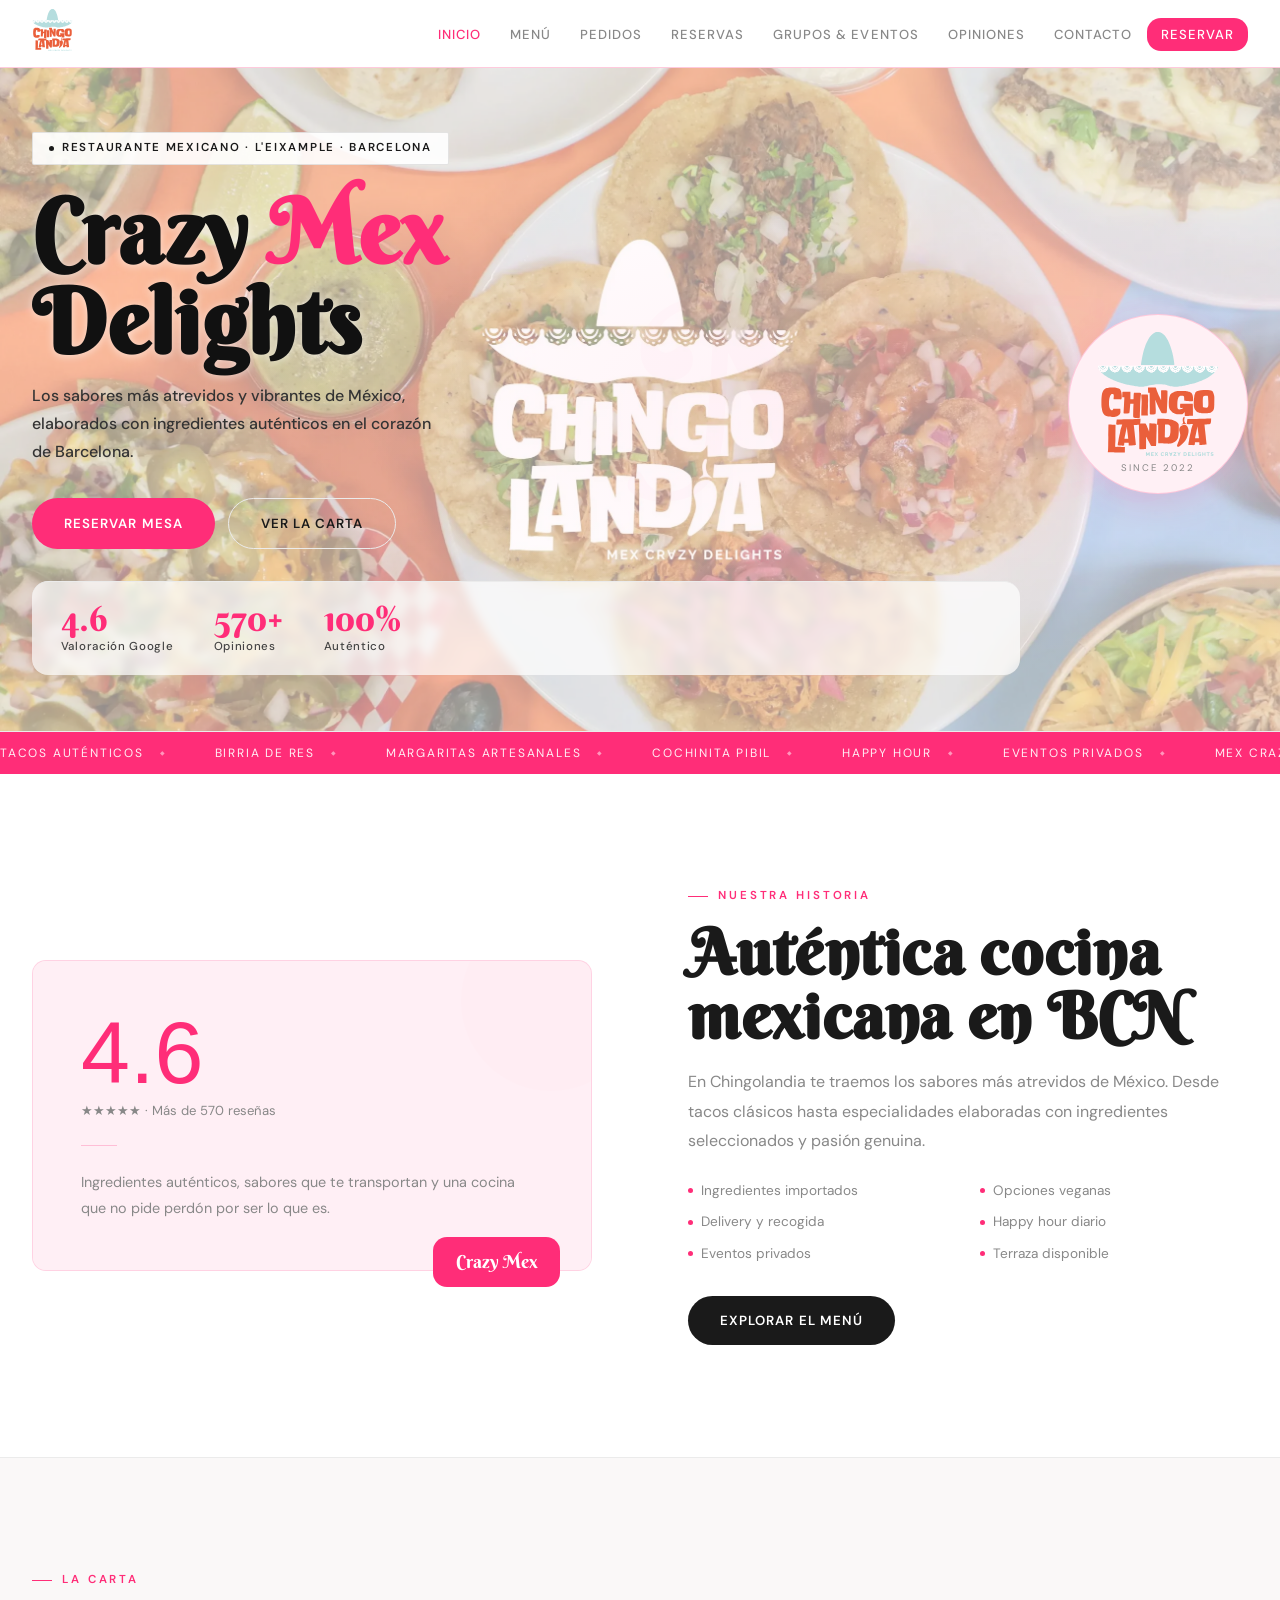
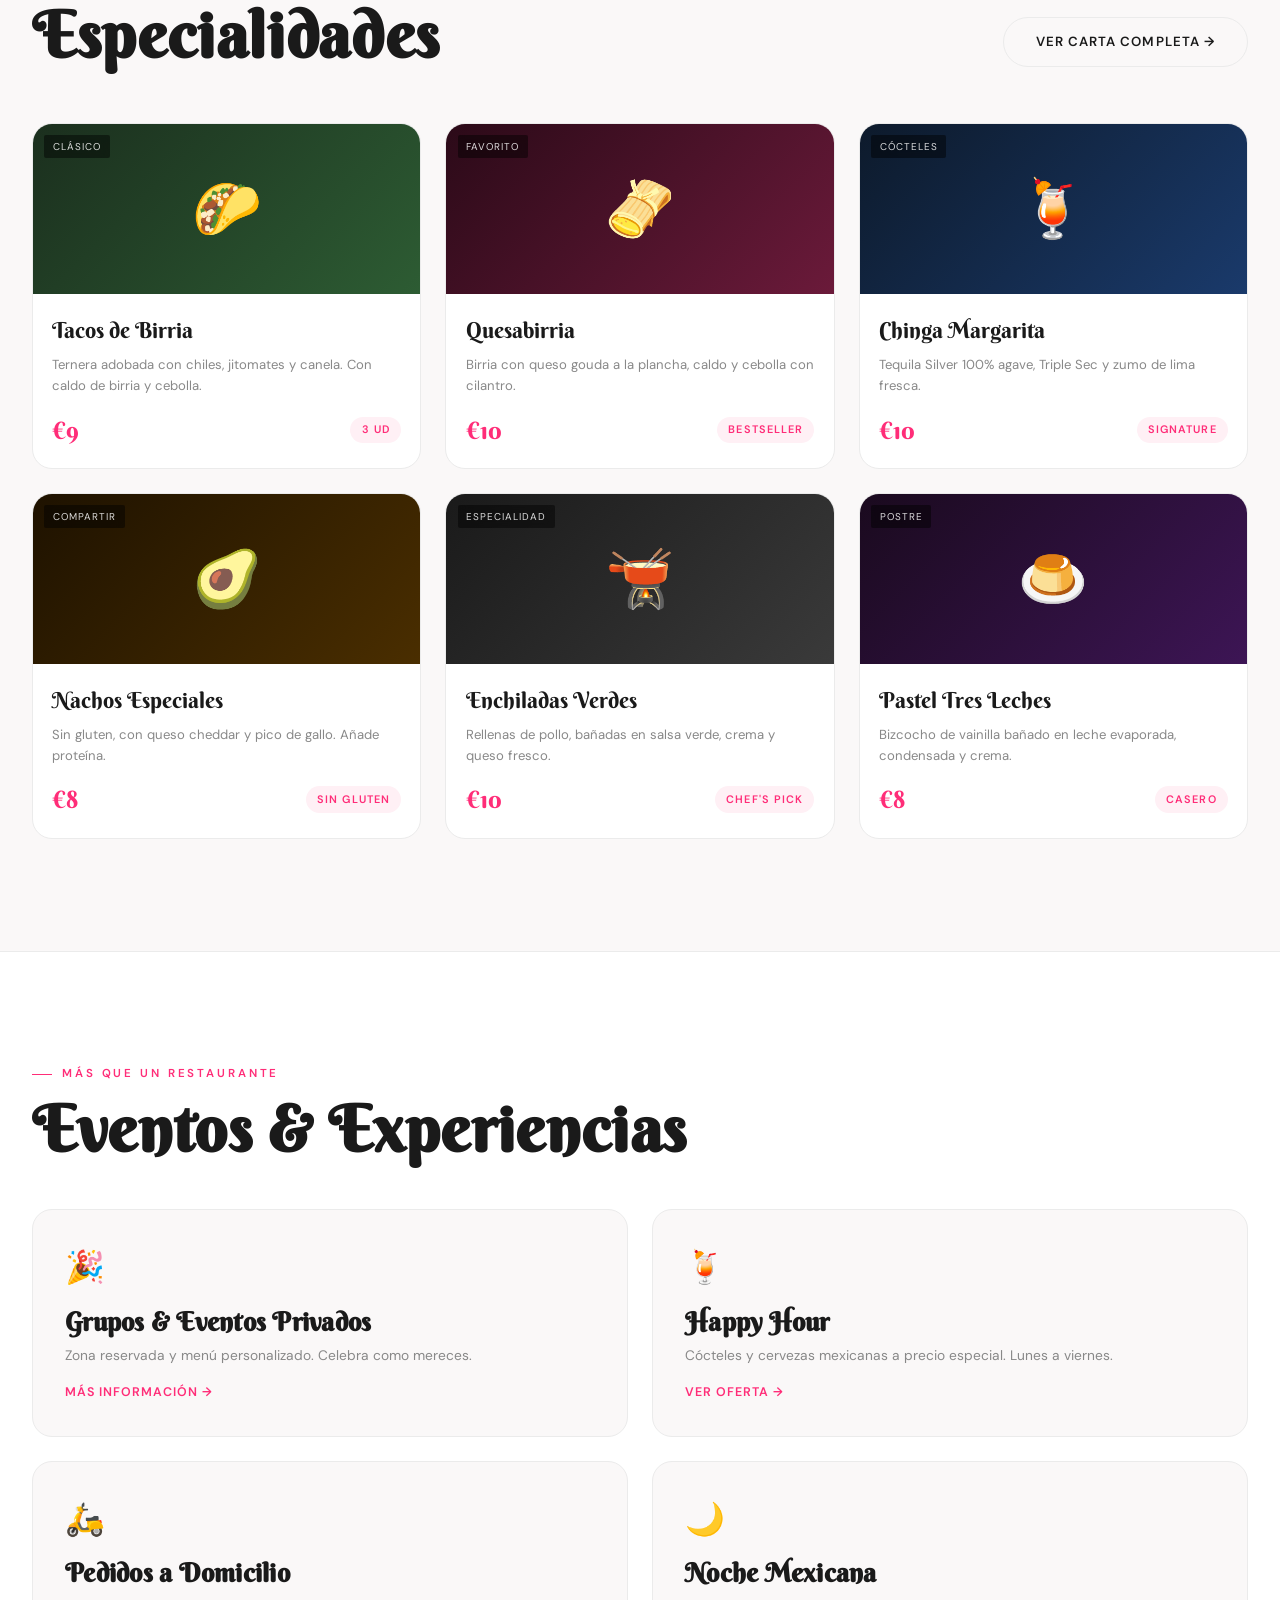
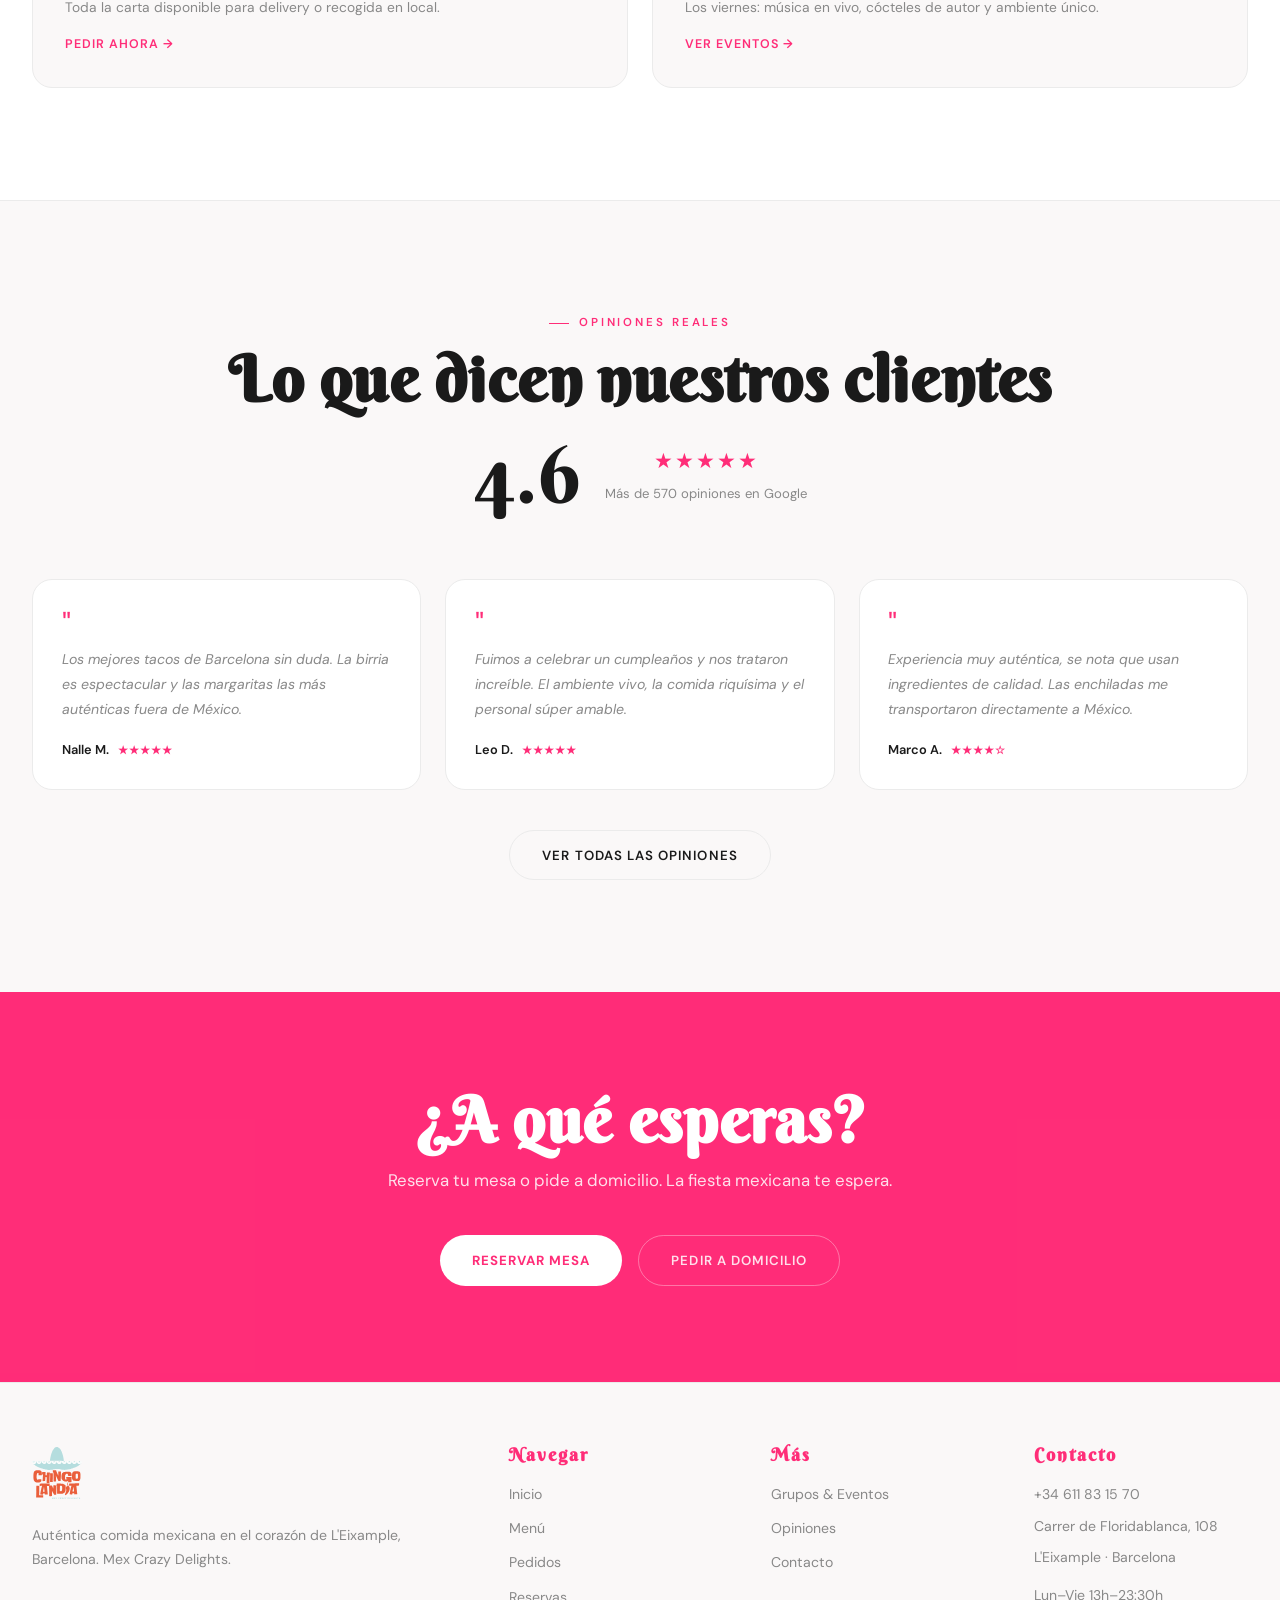
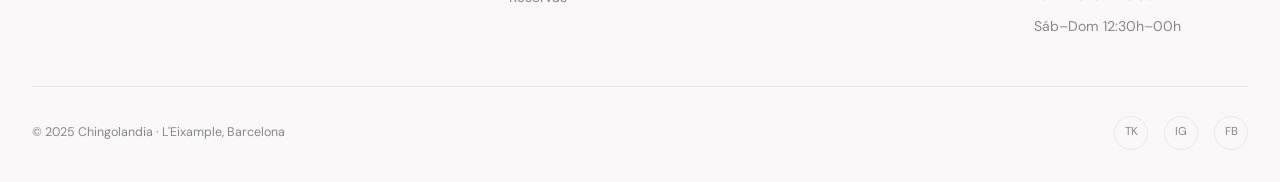
==== index.html @ 3fdd062d "web" ====
<!DOCTYPE html>
<html lang="es">
<head>
<meta charset="UTF-8">
<meta name="viewport" content="width=device-width, initial-scale=1.0">
<title>Chingolandia — Mex Crazy Delights · Barcelona</title>
<link rel="stylesheet" href="css/main.css">
<style>
body { padding-top: 68px; }

/* HERO */
.hero-section {
  /* =====================================================
     📸 FOTO HERO (portada)
     Pon aquí la foto principal del restaurante.
     Ejemplo: background-image: url('assets/portada.webp');
     Recomendación: foto del interior o de los tacos, horizontal, mín. 1600x900px
     ===================================================== */
  background-color: var(--bg2);
  background-image: url('assets/portada.webp');
  background-size: cover;
  background-position: center;
  padding: 4rem 0 3.5rem;
  position: relative; overflow: hidden;
  border-bottom: 1px solid var(--borde);
}
.hero-section::after {
  content: '';
  position: absolute; inset: 0;
  background: rgba(255,255,255,0.55);
  z-index: 0;
}
.hero-section .container {
  position: relative; z-index: 1;
}
.hero-section::before {
  content: '';
  position: absolute; inset: 0;
  background: radial-gradient(ellipse at 75% 50%, rgba(255,45,120,0.07) 0%, transparent 60%);
  z-index: 1;
}
.hero-deco {
  position: absolute; right: -1rem; top: 50%; transform: translateY(-50%);
  font-family: 'Berkshire Swash', cursive;
  font-size: clamp(10rem, 22vw, 20rem);
  color: rgba(255,45,120,0.03); line-height: 1;
  white-space: nowrap; pointer-events: none; user-select: none;
}
.hero-inner {
  position: relative; z-index: 1;
  display: grid; grid-template-columns: 1fr auto; gap: 3rem; align-items: center;
}
.hero-pill {
  display: inline-flex; align-items: center; gap: 8px;
  background: rgba(255,255,255,0.9); border: 1px solid rgba(0,0,0,0.1);
  color: var(--texto); padding: 0.38rem 1rem; border-radius: 2px;
  font-size: 0.72rem; letter-spacing: 0.15em; text-transform: uppercase; font-weight: 600;
  margin-bottom: 1.4rem;
}
.hero-pill::before { content:''; width:5px; height:5px; border-radius:50%; background:var(--texto); }
.hero-title { font-size: clamp(3rem, 7vw, 6rem); color: #111; margin-bottom: 1rem; text-shadow: 0 1px 8px rgba(255,255,255,0.6); }
.hero-title span { color: var(--rosa); text-shadow: none; }
.hero-sub { font-size: 1rem; color: #333; max-width: 420px; margin-bottom: 2rem; line-height: 1.75; font-weight: 500; }
.hero-btns { display: flex; gap: 0.8rem; flex-wrap: wrap; }
.hero-stats { display: flex; gap: 2.5rem; margin-top: 2.5rem; padding-top: 2rem; border-top: 1px solid var(--borde); background: rgba(255,255,255,0.7); border-radius: 16px; padding: 1.2rem 1.8rem; margin-top: 2rem; backdrop-filter: blur(4px); }
.stat-num { font-family: 'Berkshire Swash', cursive; font-size: 2.2rem; color: var(--rosa); line-height: 1; }
.stat-label { font-size: 0.72rem; color: #444; letter-spacing: 0.06em; margin-top: 0.1rem; font-weight: 500; }
.hero-right { flex-shrink: 0; }
.hero-badge {
  width: 180px; height: 180px; border-radius: 50%;
  background: var(--rosa-pale); border: 1px solid rgba(255,45,120,0.2);
  display: flex; flex-direction: column; align-items: center; justify-content: center; gap: 4px;
  box-shadow: 0 8px 32px rgba(255,45,120,0.15);
}
.hero-badge img { width: 120px; }
.hero-badge-sub { font-size: 0.6rem; letter-spacing: 0.2em; text-transform: uppercase; color: var(--gris); }

/* ABOUT */
.about-section { background: var(--bg); }
.about-grid { display: grid; grid-template-columns: 1fr 1fr; gap: 6rem; align-items: center; }
.about-card {
  /* =====================================================
     📸 FOTO SECCIÓN "NOSOTROS" (lateral izquierdo)
     Pon aquí una foto del equipo o del ambiente del restaurante.
     Ejemplo: background-image: url('assets/foto-equipo.jpg');
     Recomendación: foto cuadrada o vertical, mín. 600x600px
     ===================================================== */
  background-color: var(--rosa-pale);
  background-image: url('assets/foto-nosotros.jpg');
  background-size: cover;
  background-position: center;
  border: 1px solid rgba(255,45,120,0.15);
  border-radius: var(--r); padding: 3rem; position: relative; overflow: hidden;
}
.about-card::after {
  content: '';
  position: absolute; inset: 0;
  background: rgba(255,240,245,0.88);
}
.about-card > * {
  position: relative; z-index: 1;
}
.about-card::before { content:''; position:absolute; top:-50px; right:-50px; width:180px; height:180px; border-radius:50%; background:rgba(255,45,120,0.08); }
.about-big { font-family: 'Bebas Neue',sans-serif; font-size: 5.5rem; color: var(--rosa); line-height:1; }
.about-big-label { font-size: 0.82rem; color: var(--gris); margin-top: 0.2rem; }
.about-divider { width: 36px; height: 1px; background: rgba(255,45,120,0.25); margin: 1.5rem 0; }
.about-card-text { font-size: 0.9rem; color: var(--gris); line-height: 1.8; }
.about-sub-badge {
  position: absolute; bottom: -16px; right: 2rem;
  background: var(--rosa); color: #fff;
  font-family: 'Berkshire Swash', cursive; font-size: 1.1rem;
  padding: 0.7rem 1.4rem; border-radius: var(--r);
}
.about-text h2 { margin-bottom: 1.2rem; color: var(--texto); }
.about-desc { color: var(--gris); line-height: 1.85; margin-bottom: 1.5rem; }
.feats { display: grid; grid-template-columns: 1fr 1fr; gap: 0.6rem 1.5rem; margin-bottom: 2rem; }
.feat { font-size: 0.85rem; color: var(--gris); display: flex; align-items: center; gap: 8px; }
.feat::before { content:''; width:5px; height:5px; border-radius:50%; background:var(--rosa); flex-shrink:0; }

/* MENU PREVIEW */
.menu-section { background: var(--bg2); }
.sec-header { display: flex; justify-content:space-between; align-items:flex-end; margin-bottom:3.5rem; flex-wrap:wrap; gap:1rem; }
.menu-grid { display: grid; grid-template-columns: repeat(3,1fr); gap: 1.5rem; }
.mc { background: var(--bg); border: 1px solid var(--borde); border-radius: 20px; overflow: hidden; transition: all 0.22s; }
.mc:hover { transform: translateY(-4px); border-color: rgba(255,45,120,0.3); box-shadow: 0 8px 30px rgba(255,45,120,0.08); }
.mc-top { height: 170px; display: flex; align-items:center; justify-content:center; font-size:3.5rem; position:relative; }
.t1{background:linear-gradient(135deg,#1B2F1E,#2D5C33)}
.t2{background:linear-gradient(135deg,#2B0A18,#6B1A3A)}
.t3{background:linear-gradient(135deg,#0D1A2B,#1A3A6B)}
.t4{background:linear-gradient(135deg,#1E1200,#4A2E00)}
.t5{background:linear-gradient(135deg,#1A1A1A,#3A3A3A)}
.t6{background:linear-gradient(135deg,#1A0A1E,#3D1555)}
.mc-tag { position:absolute; top:.7rem; left:.7rem; background:rgba(0,0,0,.45); color:rgba(255,255,255,.85); font-size:.62rem; letter-spacing:.1em; text-transform:uppercase; padding:.22rem .55rem; border-radius:2px; backdrop-filter:blur(4px); }
.mc-body { padding: 1.2rem; }
.mc-name { font-family:'Berkshire Swash',cursive; font-size:1.4rem; margin-bottom:.3rem; color:var(--texto); }
.mc-desc { font-size:.82rem; color:var(--gris); line-height:1.6; margin-bottom:.9rem; }
.mc-foot { display:flex; justify-content:space-between; align-items:center; }
.mc-price { font-family:'Berkshire Swash',cursive; font-size:1.5rem; color:var(--rosa); }

/* EVENTS */
.events-section { background: var(--bg); }
.events-grid { display:grid; grid-template-columns:repeat(2,1fr); gap:1.5rem; margin-top:3rem; }
.ev { background:var(--bg2); border:1px solid var(--borde); border-radius:20px; padding:2rem; transition:all 0.22s; }
.ev:hover { border-color:rgba(255,45,120,0.25); transform:translateY(-3px); box-shadow:0 6px 20px rgba(255,45,120,0.06); }
.ev-icon { font-size:2rem; margin-bottom:1rem; }
.ev-title { font-family:'Berkshire Swash',cursive; font-size:1.6rem; margin-bottom:.5rem; color:var(--texto); }
.ev-desc { font-size:.86rem; color:var(--gris); line-height:1.75; }
.ev-link { display:inline-flex; align-items:center; gap:5px; margin-top:1rem; color:var(--rosa); font-size:.78rem; font-weight:600; letter-spacing:.08em; text-transform:uppercase; text-decoration:none; transition:gap .15s; }
.ev-link:hover { gap:9px; }

/* REVIEWS */
.reviews-section { background: var(--bg2); }
.reviews-top { text-align:center; margin-bottom:4rem; }
.big-rat { display:flex; align-items:center; justify-content:center; gap:1.5rem; margin-top:1.5rem; flex-wrap:wrap; }
.big-rat-num { font-family:'Berkshire Swash',cursive; font-size:5rem; color:var(--texto); line-height:1; }
.stars { color:var(--rosa); letter-spacing:2px; }
.reviews-grid { display:grid; grid-template-columns:repeat(3,1fr); gap:1.5rem; }
.rev { background:var(--bg); border:1px solid var(--borde); border-radius:20px; padding:1.8rem; }
.rev-quote { font-size:2rem; color:var(--rosa); line-height:1; margin-bottom:.4rem; }
.rev-text { font-size:.88rem; color:var(--gris); line-height:1.78; font-style:italic; margin-bottom:1.1rem; }
.rev-author { font-size:.8rem; font-weight:600; color:var(--texto); }

/* CTA */
.cta-section {
  /* =====================================================
     📸 FOTO SECCIÓN FINAL (banner de llamada a la acción)
     Pon aquí una foto de la terraza, del ambiente nocturno o de los platos.
     Ejemplo: background-image: url('assets/foto-cta.jpg');
     Recomendación: foto horizontal oscura o vibrante, mín. 1600x700px
     ===================================================== */
  background-color: var(--rosa);
  background-image: url('assets/foto-cta.jpg');
  background-size: cover;
  background-position: center;
  padding:6rem 0; text-align:center; position:relative; overflow:hidden;
}
.cta-section::before {
  content: '';
  position: absolute; inset: 0;
  background: rgba(255,45,120,0.82);
  z-index: 0;
}
.cta-section .container { position:relative; z-index:1; }

.cta-section .container { position:relative; z-index:1; }
.cta-section h2 { color:#fff; margin-bottom:.8rem; }
.cta-section p { color:rgba(255,255,255,.85); font-size:1.05rem; margin-bottom:2.5rem; }
.cta-btns { display:flex; gap:1rem; justify-content:center; flex-wrap:wrap; }

@media (max-width:1000px) {
  .hero-inner { grid-template-columns:1fr; }
  .hero-right { display:none; }
  .about-grid { grid-template-columns:1fr; gap:4rem; }
  .menu-grid { grid-template-columns:1fr 1fr; }
  .reviews-grid { grid-template-columns:1fr; }
}
@media (max-width:600px) {
  .menu-grid { grid-template-columns:1fr; }
  .events-grid { grid-template-columns:1fr; }
}
</style>
</head>
<body>

<section class="hero-section">
  <div class="hero-deco">MEX</div>
  <div class="container">
    <div class="hero-inner">
      <div>
        <div class="hero-pill">Restaurante Mexicano · L'Eixample · Barcelona</div>
        <h1 class="hero-title">Crazy <span>Mex</span><br>Delights</h1>
        <p class="hero-sub">Los sabores más atrevidos y vibrantes de México, elaborados con ingredientes auténticos en el corazón de Barcelona.</p>
        <div class="hero-btns">
          <a href="reservas.html" class="btn btn-primary">Reservar mesa</a>
          <a href="menu.html" class="btn btn-outline">Ver la carta</a>
        </div>
        <div class="hero-stats">
          <div><div class="stat-num">4.6</div><div class="stat-label">Valoración Google</div></div>
          <div><div class="stat-num">570+</div><div class="stat-label">Opiniones</div></div>
          <div><div class="stat-num">100%</div><div class="stat-label">Auténtico</div></div>
        </div>
      </div>
      <div class="hero-right">
        <div class="hero-badge">
          <img src="assets/logo.svg" alt="Chingolandia">
          <div class="hero-badge-sub">Since 2022</div>
        </div>
      </div>
    </div>
  </div>
</section>

<section class="about-section">
  <div class="container">
    <div class="about-grid">
      <div class="fade-up" style="position:relative">
        <div class="about-card">
          <div class="about-big">4.6</div>
          <div class="about-big-label">★★★★★ · Más de 570 reseñas</div>
          <div class="about-divider"></div>
          <p class="about-card-text">Ingredientes auténticos, sabores que te transportan y una cocina que no pide perdón por ser lo que es.</p>
        </div>
        <div class="about-sub-badge">Crazy Mex</div>
      </div>
      <div class="fade-up" data-delay="2">
        <p class="section-label">Nuestra historia</p>
        <h2 class="about-text">Auténtica cocina<br>mexicana en BCN</h2>
        <p class="about-desc" style="margin-top:1.2rem">En Chingolandia te traemos los sabores más atrevidos de México. Desde tacos clásicos hasta especialidades elaboradas con ingredientes seleccionados y pasión genuina.</p>
        <div class="feats">
          <div class="feat">Ingredientes importados</div>
          <div class="feat">Opciones veganas</div>
          <div class="feat">Delivery y recogida</div>
          <div class="feat">Happy hour diario</div>
          <div class="feat">Eventos privados</div>
          <div class="feat">Terraza disponible</div>
        </div>
        <a href="menu.html" class="btn btn-dark">Explorar el menú</a>
      </div>
    </div>
  </div>
</section>

<div class="divider"></div>

<section class="menu-section">
  <div class="container">
    <div class="sec-header fade-up">
      <div><p class="section-label">La carta</p><h2>Especialidades</h2></div>
      <a href="menu.html" class="btn btn-outline">Ver carta completa →</a>
    </div>
    <div class="menu-grid">
      <div class="mc fade-up" data-delay="1"><div class="mc-top t1"><span>🌮</span><span class="mc-tag">Clásico</span></div><div class="mc-body"><div class="mc-name">Tacos de Birria</div><p class="mc-desc">Ternera adobada con chiles, jitomates y canela. Con caldo de birria y cebolla.</p><div class="mc-foot"><span class="mc-price">€9</span><span class="tag">3 ud</span></div></div></div>
      <div class="mc fade-up" data-delay="2"><div class="mc-top t2"><span>🫔</span><span class="mc-tag">Favorito</span></div><div class="mc-body"><div class="mc-name">Quesabirria</div><p class="mc-desc">Birria con queso gouda a la plancha, caldo y cebolla con cilantro.</p><div class="mc-foot"><span class="mc-price">€10</span><span class="tag">Bestseller</span></div></div></div>
      <div class="mc fade-up" data-delay="3"><div class="mc-top t3"><span>🍹</span><span class="mc-tag">Cócteles</span></div><div class="mc-body"><div class="mc-name">Chinga Margarita</div><p class="mc-desc">Tequila Silver 100% agave, Triple Sec y zumo de lima fresca.</p><div class="mc-foot"><span class="mc-price">€10</span><span class="tag">Signature</span></div></div></div>
      <div class="mc fade-up" data-delay="1"><div class="mc-top t4"><span>🥑</span><span class="mc-tag">Compartir</span></div><div class="mc-body"><div class="mc-name">Nachos Especiales</div><p class="mc-desc">Sin gluten, con queso cheddar y pico de gallo. Añade proteína.</p><div class="mc-foot"><span class="mc-price">€8</span><span class="tag">Sin gluten</span></div></div></div>
      <div class="mc fade-up" data-delay="2"><div class="mc-top t5"><span>🫕</span><span class="mc-tag">Especialidad</span></div><div class="mc-body"><div class="mc-name">Enchiladas Verdes</div><p class="mc-desc">Rellenas de pollo, bañadas en salsa verde, crema y queso fresco.</p><div class="mc-foot"><span class="mc-price">€10</span><span class="tag">Chef's pick</span></div></div></div>
      <div class="mc fade-up" data-delay="3"><div class="mc-top t6"><span>🍮</span><span class="mc-tag">Postre</span></div><div class="mc-body"><div class="mc-name">Pastel Tres Leches</div><p class="mc-desc">Bizcocho de vainilla bañado en leche evaporada, condensada y crema.</p><div class="mc-foot"><span class="mc-price">€8</span><span class="tag">Casero</span></div></div></div>
    </div>
  </div>
</section>

<div class="divider"></div>

<section class="events-section">
  <div class="container">
    <div class="fade-up"><p class="section-label">Más que un restaurante</p><h2>Eventos & Experiencias</h2></div>
    <div class="events-grid">
      <div class="ev fade-up" data-delay="1"><div class="ev-icon">🎉</div><h3 class="ev-title">Grupos & Eventos Privados</h3><p class="ev-desc">Zona reservada y menú personalizado. Celebra como mereces.</p><a href="eventos.html" class="ev-link">Más información →</a></div>
      <div class="ev fade-up" data-delay="2"><div class="ev-icon">🍹</div><h3 class="ev-title">Happy Hour</h3><p class="ev-desc">Cócteles y cervezas mexicanas a precio especial. Lunes a viernes.</p><a href="menu.html#bebidas" class="ev-link">Ver oferta →</a></div>
      <div class="ev fade-up" data-delay="3"><div class="ev-icon">🛵</div><h3 class="ev-title">Pedidos a Domicilio</h3><p class="ev-desc">Toda la carta disponible para delivery o recogida en local.</p><a href="pedidos.html" class="ev-link">Pedir ahora →</a></div>
      <div class="ev fade-up" data-delay="4"><div class="ev-icon">🌙</div><h3 class="ev-title">Noche Mexicana</h3><p class="ev-desc">Los viernes: música en vivo, cócteles de autor y ambiente único.</p><a href="eventos.html" class="ev-link">Ver eventos →</a></div>
    </div>
  </div>
</section>

<div class="divider"></div>

<section class="reviews-section">
  <div class="container">
    <div class="reviews-top fade-up">
      <p class="section-label" style="justify-content:center">Opiniones reales</p>
      <h2>Lo que dicen nuestros clientes</h2>
      <div class="big-rat">
        <div class="big-rat-num">4.6</div>
        <div><div class="stars" style="font-size:1.3rem">★★★★★</div><p style="font-size:.82rem;color:var(--gris);margin-top:.3rem">Más de 570 opiniones en Google</p></div>
      </div>
    </div>
    <div class="reviews-grid">
      <div class="rev fade-up" data-delay="1"><div class="rev-quote">"</div><p class="rev-text">Los mejores tacos de Barcelona sin duda. La birria es espectacular y las margaritas las más auténticas fuera de México.</p><div class="rev-author">Nalle M. <span class="stars" style="font-size:.7rem;letter-spacing:1px;margin-left:6px">★★★★★</span></div></div>
      <div class="rev fade-up" data-delay="2"><div class="rev-quote">"</div><p class="rev-text">Fuimos a celebrar un cumpleaños y nos trataron increíble. El ambiente vivo, la comida riquísima y el personal súper amable.</p><div class="rev-author">Leo D. <span class="stars" style="font-size:.7rem;letter-spacing:1px;margin-left:6px">★★★★★</span></div></div>
      <div class="rev fade-up" data-delay="3"><div class="rev-quote">"</div><p class="rev-text">Experiencia muy auténtica, se nota que usan ingredientes de calidad. Las enchiladas me transportaron directamente a México.</p><div class="rev-author">Marco A. <span class="stars" style="font-size:.7rem;letter-spacing:1px;margin-left:6px">★★★★☆</span></div></div>
    </div>
    <div style="text-align:center;margin-top:2.5rem" class="fade-up">
      <a href="opiniones.html" class="btn btn-outline">Ver todas las opiniones</a>
    </div>
  </div>
</section>

<section class="cta-section">
  <div class="container">
    <h2>¿A qué esperas?</h2>
    <p>Reserva tu mesa o pide a domicilio. La fiesta mexicana te espera.</p>
    <div class="cta-btns">
      <a href="reservas.html" class="btn btn-white">Reservar mesa</a>
      <a href="pedidos.html" class="btn btn-ghost">Pedir a domicilio</a>
    </div>
  </div>
</section>

<script src="js/layout.js"></script>
</body>
</html>
---- css/main.css ----
@import url('https://fonts.googleapis.com/css2?family=Berkshire+Swash&family=DM+Sans:wght@300;400;500;600&display=swap');

:root {
  --rosa:      #FF2D78;
  --rosa2:     #FF5C99;
  --rosa-pale: #FFF0F5;
  --bg:        #FFFFFF;
  --bg2:       #FAF8F8;
  --bg3:       #F3F0F0;
  --texto:     #1A1A1A;
  --gris:      #888888;
  --borde:     #EBEBEB;
  --r: 14px;
}

*, *::before, *::after { box-sizing: border-box; margin: 0; padding: 0; }
html { scroll-behavior: smooth; }
body { font-family: 'DM Sans', sans-serif; background: var(--bg); color: var(--texto); overflow-x: hidden; line-height: 1.6; }

h1, h2, h3, h4 { font-family: 'Berkshire Swash', cursive; letter-spacing: 0.01em; line-height: 1; }
h1 { font-size: clamp(3.5rem, 8vw, 7rem); }
h2 { font-size: clamp(2.5rem, 5vw, 4rem); }
h3 { font-size: clamp(1.6rem, 3vw, 2.2rem); }
p  { font-size: 1rem; line-height: 1.8; }
.lead { font-size: 1.1rem; color: var(--gris); max-width: 560px; }

/* NAV */
nav { position: fixed; top: 0; left: 0; right: 0; z-index: 1000; height: 68px; background: rgba(255,255,255,0.95); backdrop-filter: blur(16px); border-bottom: 1px solid var(--borde); }
.nav-inner { max-width: 1280px; margin: 0 auto; padding: 0 2rem; height: 100%; display: flex; align-items: center; justify-content: space-between; }
.nav-logo img { height: 42px; width: auto; }
.nav-links { display: flex; gap: 0.1rem; list-style: none; align-items: center; }
.nav-links a { color: var(--gris); text-decoration: none; font-size: 0.82rem; letter-spacing: 0.08em; text-transform: uppercase; font-weight: 500; padding: 0.5rem 0.85rem; border-radius: 50px; transition: all 0.18s; }
.nav-links a:hover, .nav-links a.active { color: var(--rosa); }
.nav-cta { background: var(--rosa) !important; color: #fff !important; border-radius: var(--r) !important; }
.nav-cta:hover { background: var(--rosa2) !important; color: #fff !important; }
.nav-hamburger { display: none; flex-direction: column; gap: 5px; background: none; border: none; cursor: pointer; padding: 4px; }
.nav-hamburger span { display: block; width: 22px; height: 1.5px; background: var(--texto); transition: all 0.3s; }

/* BUTTONS */
.btn { display: inline-flex; align-items: center; gap: 8px; padding: 0.85rem 2rem; border-radius: 50px; font-size: 0.83rem; font-weight: 600; letter-spacing: 0.08em; text-transform: uppercase; text-decoration: none; transition: all 0.18s; cursor: pointer; border: none; font-family: 'DM Sans', sans-serif; }
.btn-primary { background: var(--rosa); color: #fff; }
.btn-primary:hover { background: var(--rosa2); transform: translateY(-1px); box-shadow: 0 8px 24px rgba(255,45,120,0.3); }
.btn-outline { background: transparent; color: var(--texto); border: 1.5px solid var(--borde); }
.btn-outline:hover { border-color: var(--rosa); color: var(--rosa); }
.btn-dark { background: var(--texto); color: #fff; }
.btn-dark:hover { background: #333; }
.btn-white { background: #fff; color: var(--rosa) !important; font-weight: 700 !important; }
.btn-white:hover { background: #f5f5f5; }
.btn-ghost { background: transparent; color: rgba(255,255,255,0.85) !important; border: 1.5px solid rgba(255,255,255,0.35); }
.btn-ghost:hover { border-color: rgba(255,255,255,0.7); color: #fff !important; }

/* LAYOUT */
.container { max-width: 1280px; margin: 0 auto; padding: 0 2rem; }
section { padding: 7rem 0; }
.section-label { font-size: 0.72rem; letter-spacing: 0.25em; text-transform: uppercase; color: var(--rosa); font-weight: 600; margin-bottom: 0.8rem; display: flex; align-items: center; gap: 10px; }
.section-label::before { content: ''; width: 20px; height: 1px; background: var(--rosa); }
.divider { height: 1px; background: var(--borde); }

/* TICKER */
.ticker { background: var(--rosa); padding: 0.72rem 0; overflow: hidden; }
.ticker-inner { display: flex; gap: 3rem; white-space: nowrap; animation: ticker 28s linear infinite; }
.ticker-item { font-size: 0.75rem; color: rgba(255,255,255,0.92); letter-spacing: 0.15em; text-transform: uppercase; display: flex; align-items: center; gap: 1rem; }
.ticker-item::after { content: '◆'; font-size: 0.4rem; color: rgba(255,255,255,0.5); }
@keyframes ticker { from { transform: translateX(0) } to { transform: translateX(-50%) } }

/* TAG */
.tag { display: inline-block; padding: 0.28rem 0.7rem; background: var(--rosa-pale); color: var(--rosa); border-radius: 50px; font-size: 0.68rem; letter-spacing: 0.1em; text-transform: uppercase; font-weight: 600; }
.tag-gris { background: var(--bg3); color: var(--gris); border-radius: 50px; }

/* FOOTER */
footer { background: var(--bg2); border-top: 1px solid var(--borde); padding: 4rem 0 2rem; }
.footer-grid { display: grid; grid-template-columns: 2fr 1fr 1fr 1fr; gap: 3rem; margin-bottom: 3rem; }
.footer-logo img { height: 52px; margin-bottom: 1rem; }
.footer-tagline { font-size: 0.88rem; color: var(--gris); line-height: 1.75; }
.footer-col h4 { font-family: 'Berkshire Swash', cursive; font-size: 1.1rem; letter-spacing: 0.12em; color: var(--rosa); margin-bottom: 1rem; }
.footer-col ul { list-style: none; display: flex; flex-direction: column; gap: 0.55rem; }
.footer-col a { color: var(--gris); text-decoration: none; font-size: 0.88rem; transition: color 0.15s; }
.footer-col a:hover { color: var(--rosa); }
.footer-bottom { border-top: 1px solid var(--borde); padding-top: 1.8rem; display: flex; justify-content: space-between; align-items: center; flex-wrap: wrap; gap: 1rem; }
.footer-bottom p { font-size: 0.78rem; color: var(--gris); }
.footer-socials { display: flex; gap: 1rem; }
.footer-socials a { width: 34px; height: 34px; border-radius: 50%; border: 1px solid var(--borde); display: flex; align-items: center; justify-content: center; color: var(--gris); text-decoration: none; font-size: 0.72rem; transition: all 0.18s; }
.footer-socials a:hover { border-color: var(--rosa); color: var(--rosa); }

/* FORMS */
.form-group { margin-bottom: 1.1rem; }
.form-group label { display: block; font-size: 0.72rem; letter-spacing: 0.14em; text-transform: uppercase; color: var(--gris); margin-bottom: 0.45rem; font-weight: 500; }
.form-group input, .form-group textarea, .form-group select { width: 100%; padding: 0.8rem 1rem; background: var(--bg); border: 1px solid var(--borde); border-radius: var(--r); color: var(--texto); font-family: 'DM Sans', sans-serif; font-size: 0.95rem; transition: border-color 0.18s; outline: none; appearance: none; }
.form-group input:focus, .form-group textarea:focus, .form-group select:focus { border-color: var(--rosa); }
.form-group textarea { resize: vertical; min-height: 110px; }
.form-row { display: grid; grid-template-columns: 1fr 1fr; gap: 1rem; }

/* SCROLL ANIM */
.fade-up { opacity: 0; transform: translateY(22px); transition: opacity 0.65s ease, transform 0.65s ease; }
.fade-up.visible { opacity: 1; transform: translateY(0); }
[data-delay="1"] { transition-delay: 0.1s; }
[data-delay="2"] { transition-delay: 0.2s; }
[data-delay="3"] { transition-delay: 0.3s; }
[data-delay="4"] { transition-delay: 0.4s; }
[data-delay="5"] { transition-delay: 0.5s; }

/* RESPONSIVE */
@media (max-width: 900px) {
  .nav-links { display: none; }
  .nav-links.open { display: flex; flex-direction: column; position: fixed; top: 68px; left: 0; right: 0; background: #fff; padding: 1.5rem 2rem 2rem; border-bottom: 1px solid var(--borde); gap: 0.2rem; box-shadow: 0 8px 24px rgba(0,0,0,0.06); }
  .nav-hamburger { display: flex; }
  .footer-grid { grid-template-columns: 1fr 1fr; }
  section { padding: 4.5rem 0; }
}
@media (max-width: 600px) {
  .footer-grid { grid-template-columns: 1fr; }
  .container { padding: 0 1.5rem; }
  .form-row { grid-template-columns: 1fr; }
}
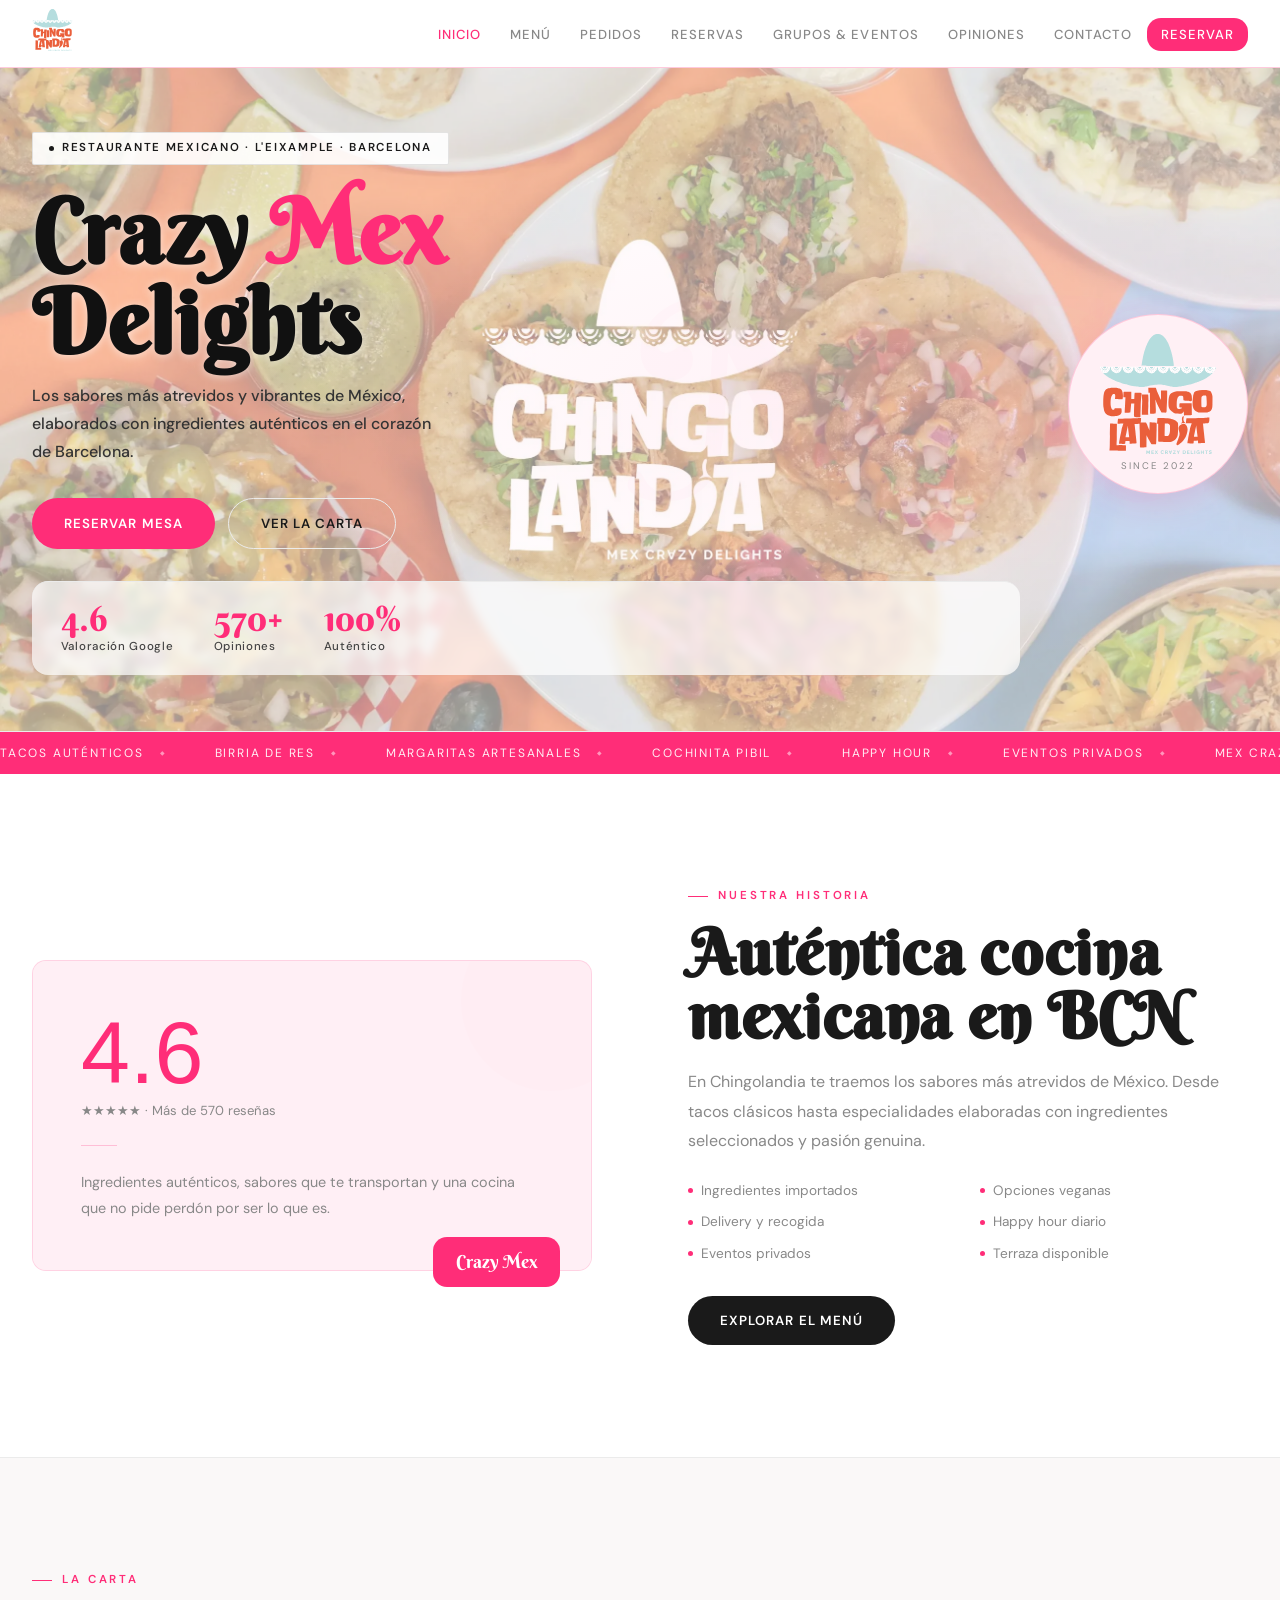
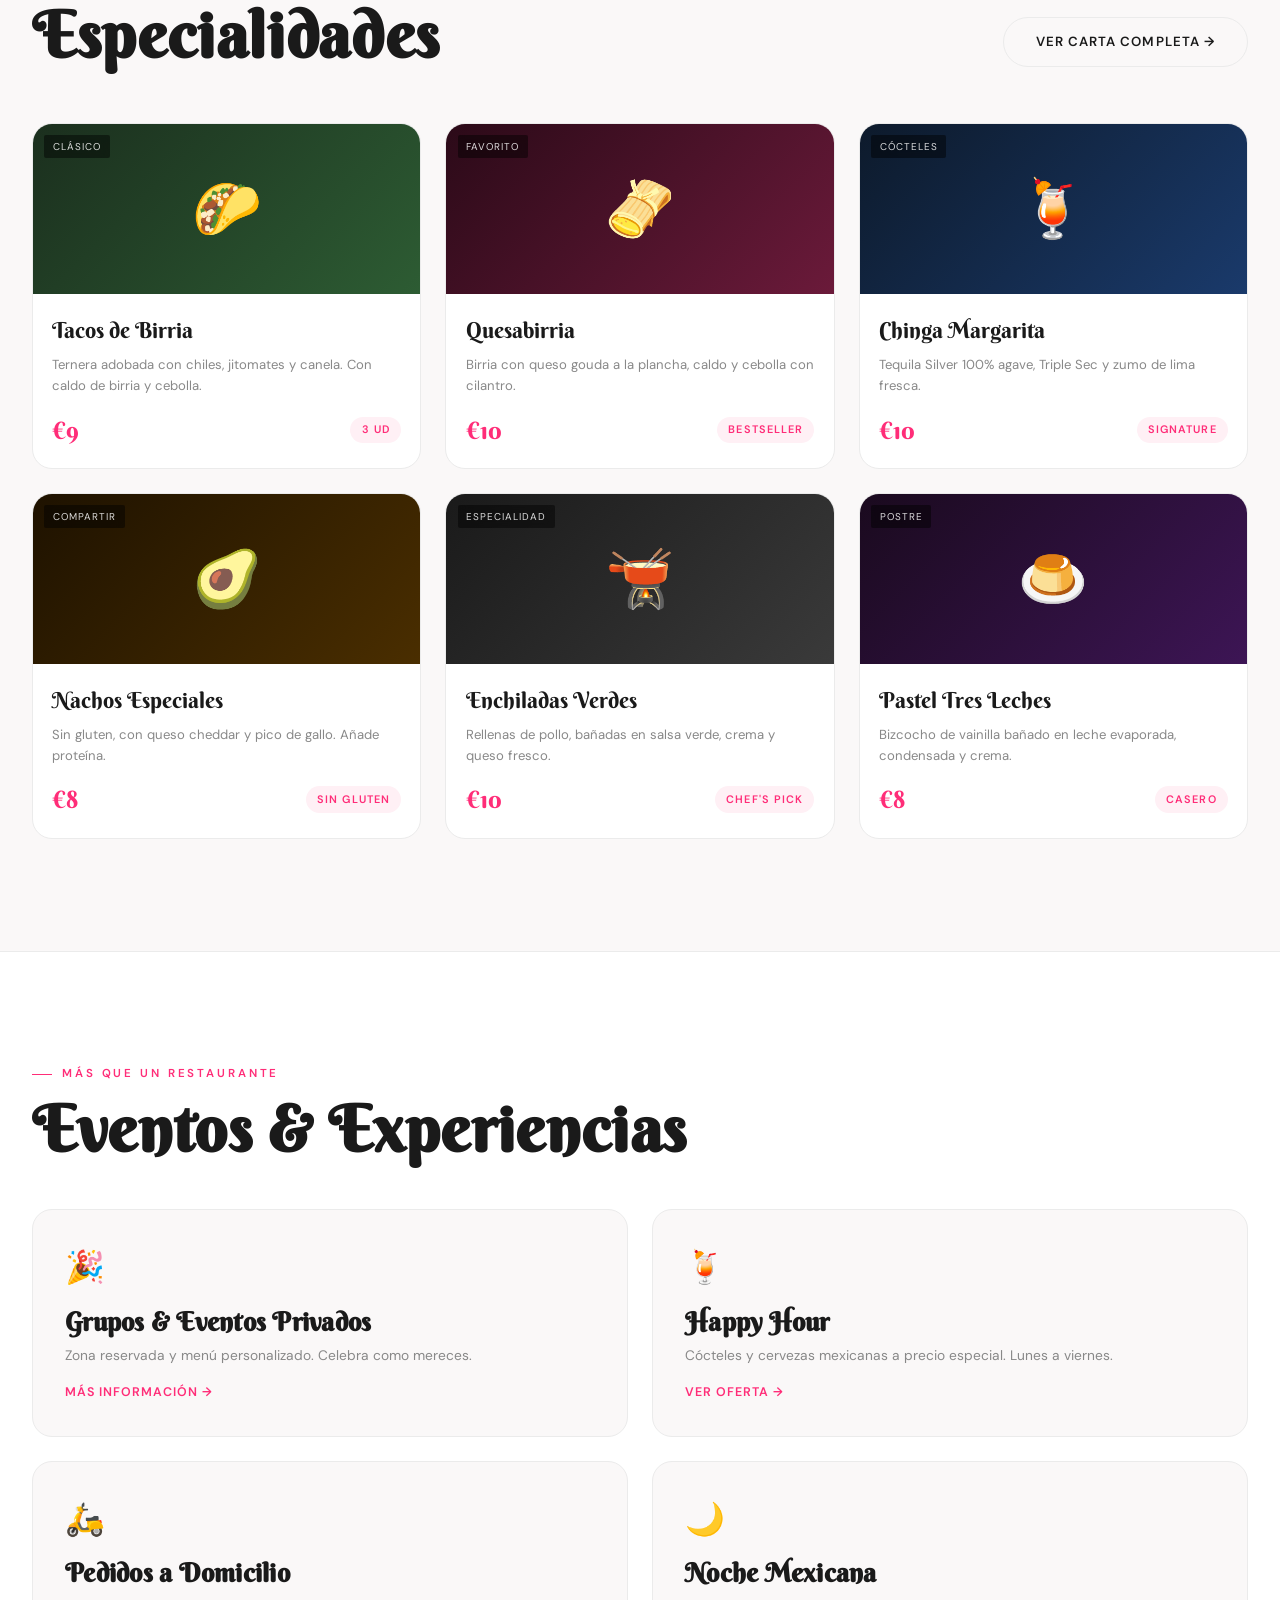
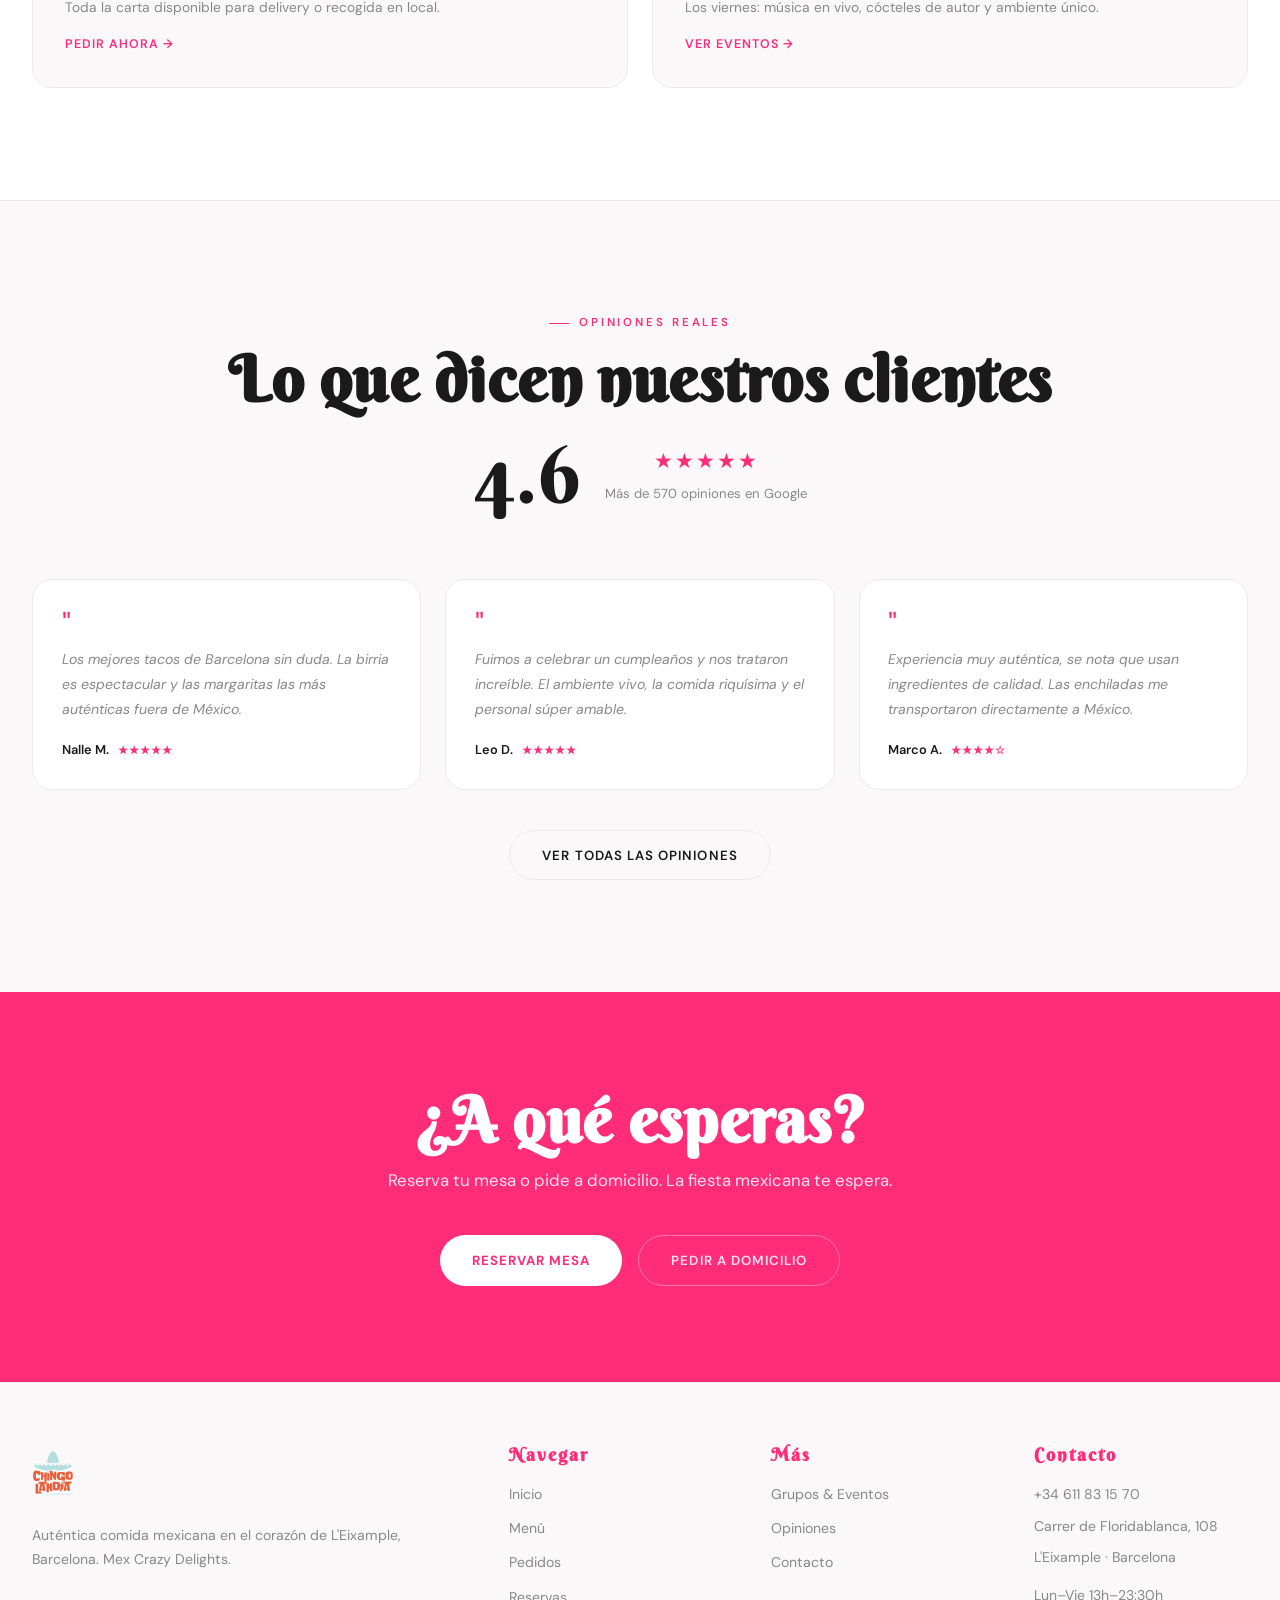
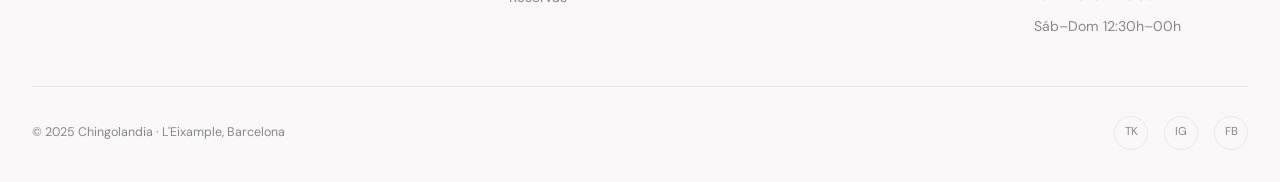
==== commit 409201e6: "web" ====
--- a/index.html
+++ b/index.html
@@ -3,7 +3,96 @@
 <head>
 <meta charset="UTF-8">
 <meta name="viewport" content="width=device-width, initial-scale=1.0">
-<title>Chingolandia — Mex Crazy Delights · Barcelona</title>
+  <!-- SEO Primary -->
+  <meta name="description" content="Auténtica comida mexicana en L'Eixample, Barcelona. Tacos de birria, quesabirria, cochinita pibil, margaritas artesanales y más. Reserva tu mesa online.">
+  <meta name="keywords" content="restaurante mexicano barcelona, tacos barcelona, birria barcelona, comida mexicana eixample, quesabirria barcelona, cochinita pibil, margaritas barcelona">
+  <meta name="author" content="Chingolandia">
+  <meta name="robots" content="index, follow">
+  <link rel="canonical" href="https://chingolandia.com/">
+
+  <!-- Open Graph / Facebook -->
+  <meta property="og:type" content="restaurant">
+  <meta property="og:url" content="https://chingolandia.com/">
+  <meta property="og:title" content="Chingolandia — El mejor restaurante mexicano de Barcelona">
+  <meta property="og:description" content="Tacos, birria, burritos y cócteles mexicanos auténticos en L'Eixample. ¡Reserva ya!">
+  <meta property="og:image" content="https://chingolandia.com/assets/portada.webp">
+  <meta property="og:locale" content="es_ES">
+  <meta property="og:site_name" content="Chingolandia">
+
+  <!-- Twitter Card -->
+  <meta name="twitter:card" content="summary_large_image">
+  <meta name="twitter:title" content="Chingolandia — El mejor restaurante mexicano de Barcelona">
+  <meta name="twitter:description" content="Tacos, birria, burritos y cócteles mexicanos auténticos en L'Eixample. ¡Reserva ya!">
+  <meta name="twitter:image" content="https://chingolandia.com/assets/portada.webp">
+
+  <!-- Geo / Local -->
+  <meta name="geo.region" content="ES-CT">
+  <meta name="geo.placename" content="Barcelona">
+  <meta name="geo.position" content="41.3796606;2.1604501">
+  <meta name="ICBM" content="41.3796606, 2.1604501">
+  <!-- Schema.org Restaurant -->
+  <script type="application/ld+json">
+  {
+    "@context": "https://schema.org",
+    "@type": "Restaurant",
+    "name": "Chingolandia",
+    "alternateName": "Chingolandia Mex Crazy Delights",
+    "description": "Auténtica comida mexicana en L'Eixample, Barcelona. Tacos, birria, burritos, quesabirria y cócteles artesanales.",
+    "url": "https://chingolandia.com",
+    "telephone": "+34611831570",
+    "email": "info@chingolandia.com",
+    "image": "https://chingolandia.com/assets/portada.webp",
+    "logo": "https://chingolandia.com/assets/logo.svg",
+    "priceRange": "€€",
+    "servesCuisine": ["Mexican", "Mexicana", "Tacos", "Burritos"],
+    "hasMenu": "https://chingolandia.com/menu.html",
+    "acceptsReservations": true,
+    "address": {
+      "@type": "PostalAddress",
+      "streetAddress": "Carrer de Floridablanca, 108",
+      "addressLocality": "Barcelona",
+      "addressRegion": "L'Eixample",
+      "postalCode": "08015",
+      "addressCountry": "ES"
+    },
+    "geo": {
+      "@type": "GeoCoordinates",
+      "latitude": 41.3796606,
+      "longitude": 2.1604501
+    },
+    "openingHoursSpecification": [
+      {
+        "@type": "OpeningHoursSpecification",
+        "dayOfWeek": ["Monday","Tuesday","Wednesday","Thursday"],
+        "opens": "13:00",
+        "closes": "23:30"
+      },
+      {
+        "@type": "OpeningHoursSpecification",
+        "dayOfWeek": "Friday",
+        "opens": "13:00",
+        "closes": "00:00"
+      },
+      {
+        "@type": "OpeningHoursSpecification",
+        "dayOfWeek": ["Saturday","Sunday"],
+        "opens": "12:30",
+        "closes": "00:00"
+      }
+    ],
+    "aggregateRating": {
+      "@type": "AggregateRating",
+      "ratingValue": "4.6",
+      "reviewCount": "570",
+      "bestRating": "5"
+    },
+    "sameAs": [
+      "https://chingolandia.com",
+      "https://www.google.com/maps?q=Chingolandia+Barcelona"
+    ]
+  }
+  </script>
+<title>Chingolandia — Restaurante Mexicano en Barcelona | Mex Crazy Delights</title>
 <link rel="stylesheet" href="css/main.css">
 <style>
 body { padding-top: 68px; }
@@ -222,7 +311,7 @@
       </div>
       <div class="hero-right">
         <div class="hero-badge">
-          <img src="assets/logo.svg" alt="Chingolandia">
+          <img src="assets/logo.svg" alt="Chingolandia - Restaurante Mexicano Auténtico en Barcelona" width="120" height="120" loading="lazy">
           <div class="hero-badge-sub">Since 2022</div>
         </div>
       </div>
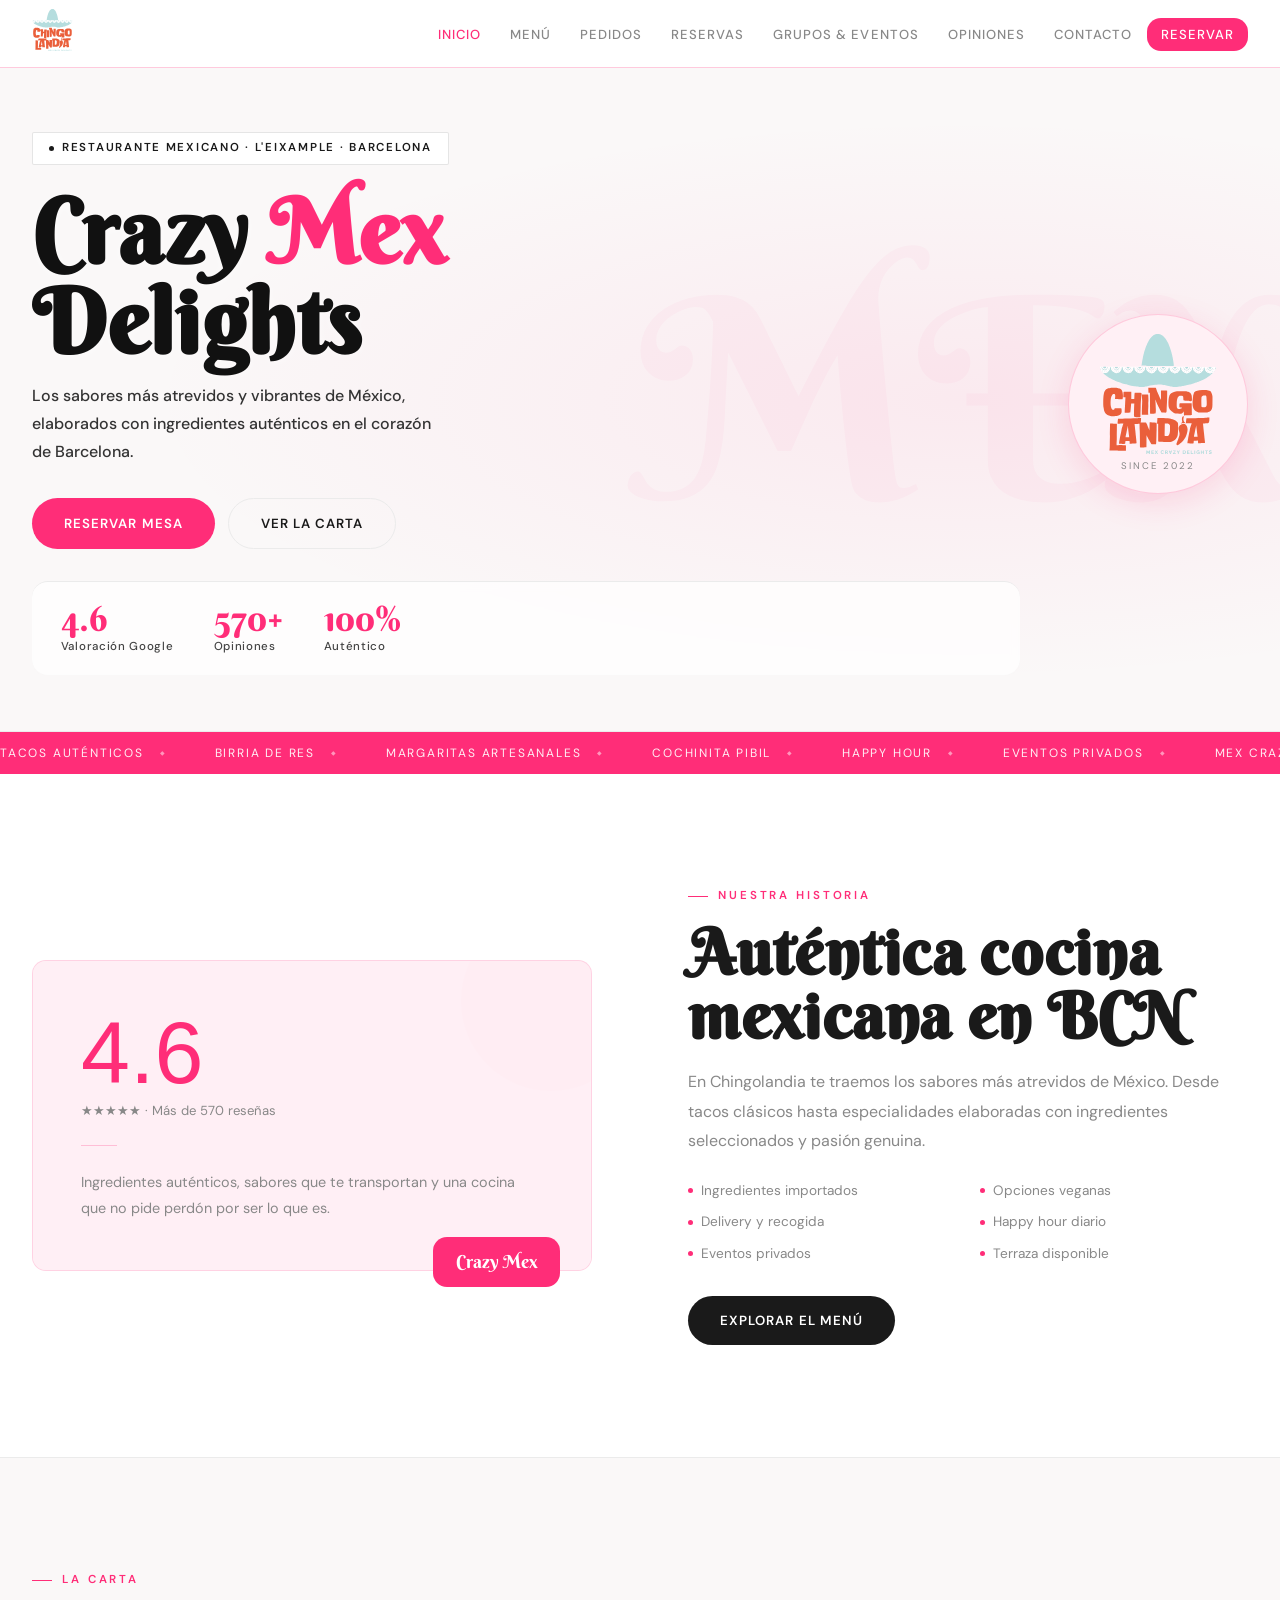
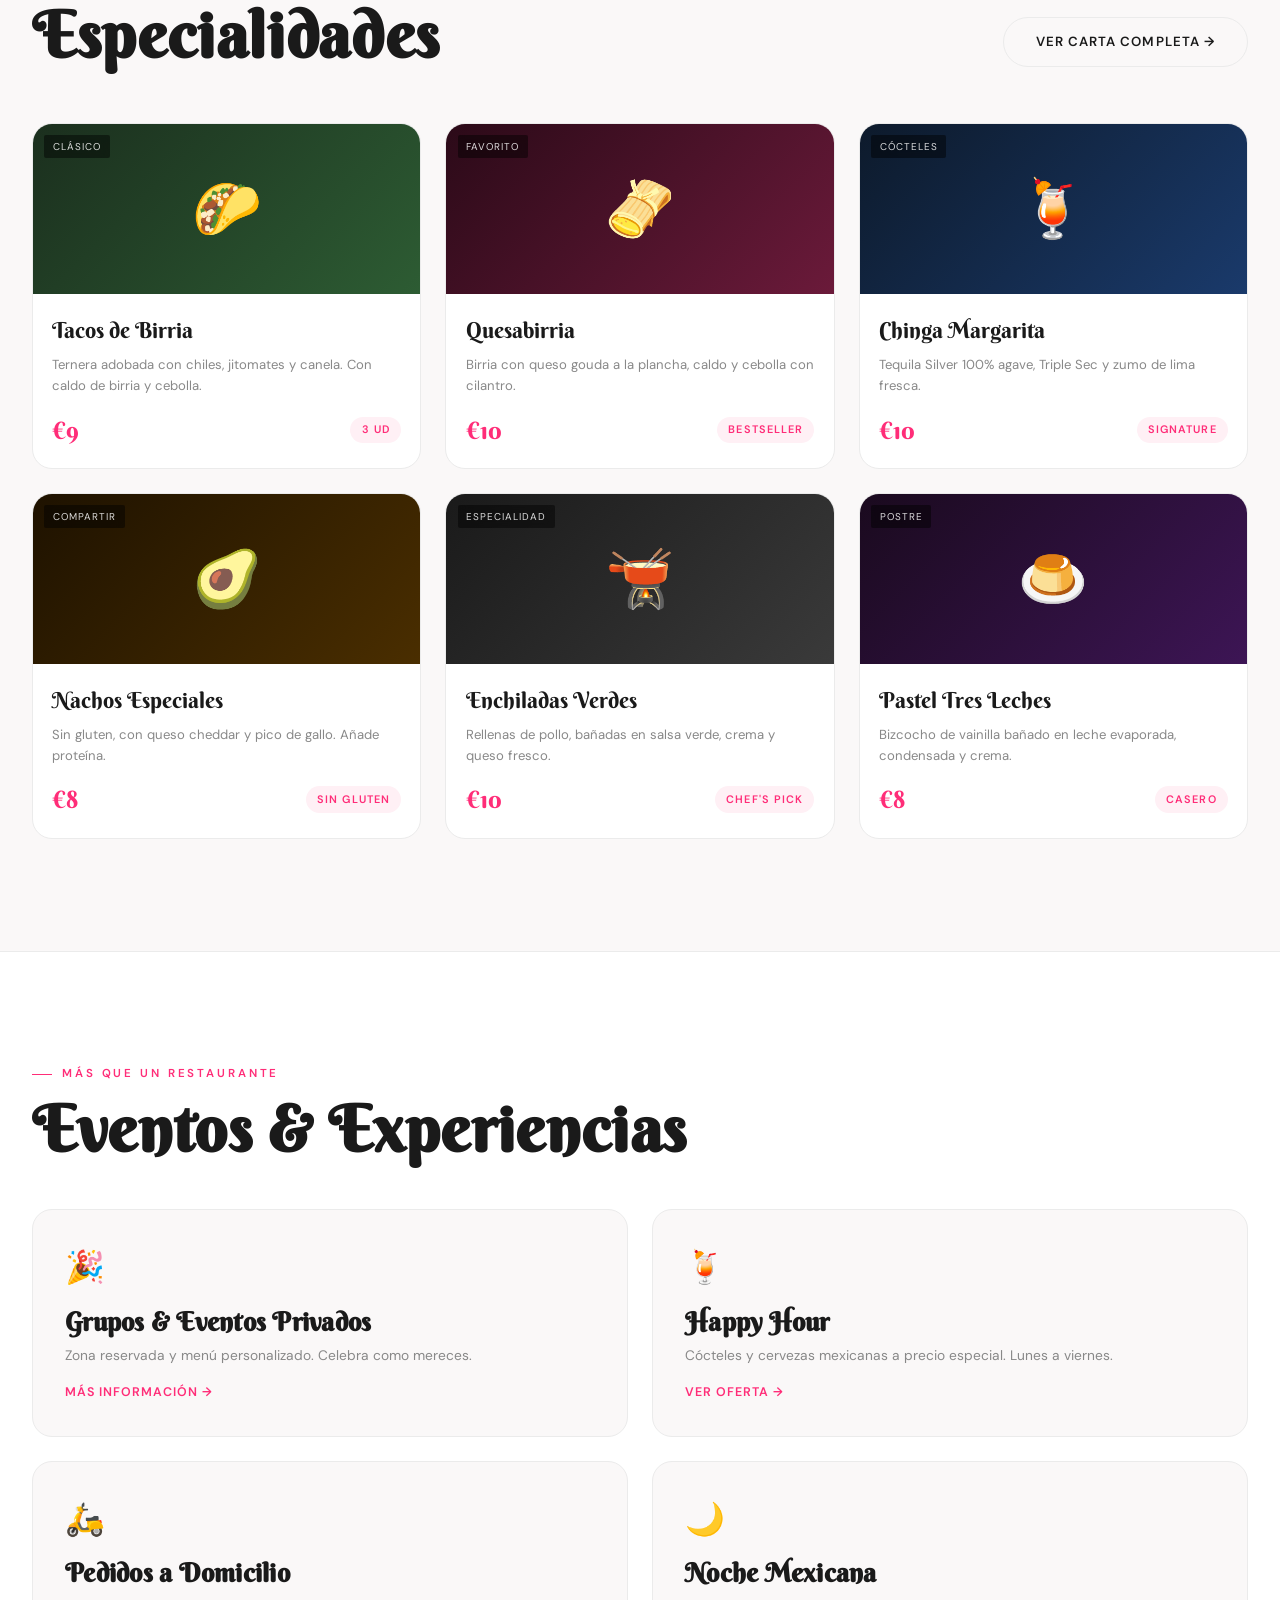
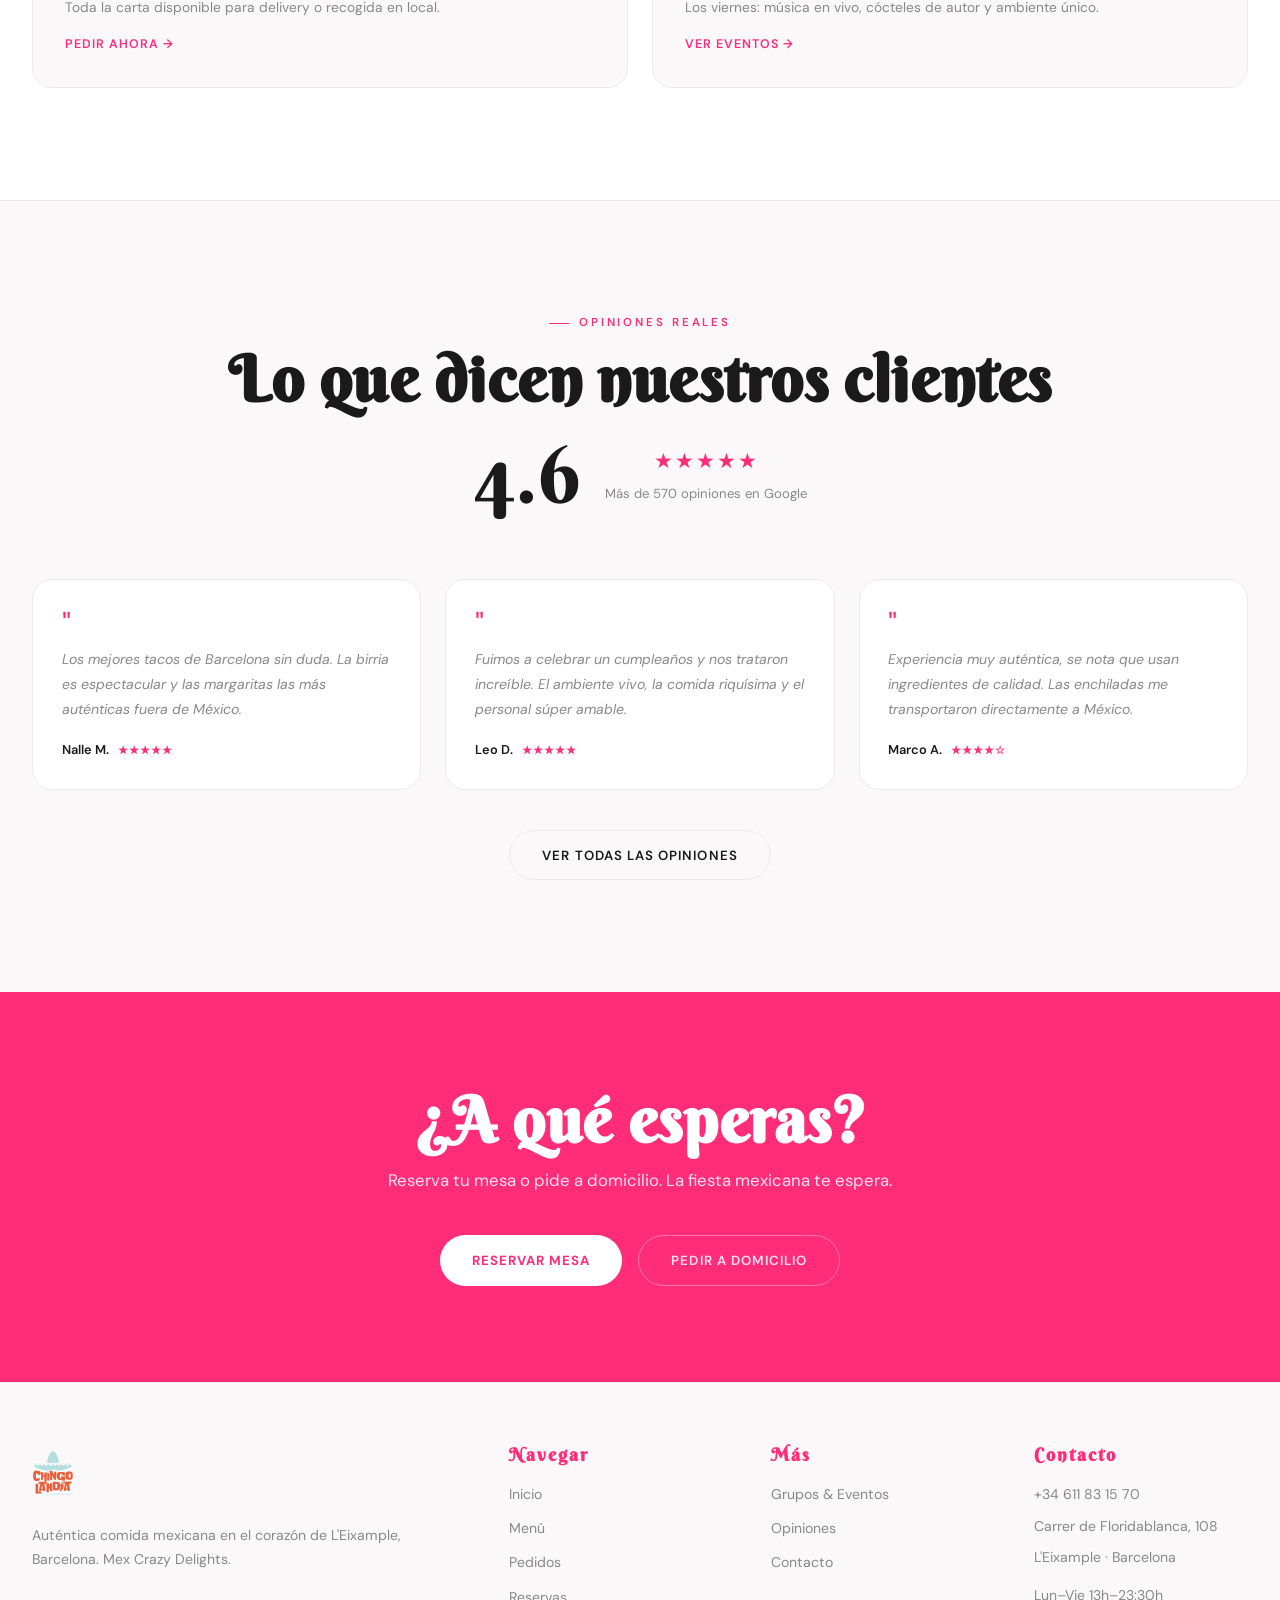
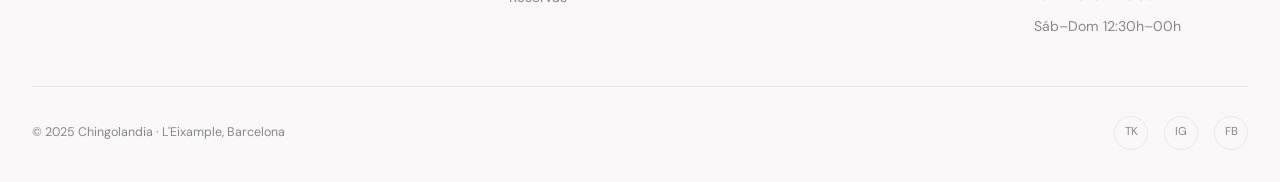
==== commit b84d22b9: "web" ====
--- a/index.html
+++ b/index.html
@@ -102,23 +102,18 @@
   /* =====================================================
      📸 FOTO HERO (portada)
      Pon aquí la foto principal del restaurante.
-     Ejemplo: background-image: url('assets/portada.webp');
+     Ejemplo: ;
      Recomendación: foto del interior o de los tacos, horizontal, mín. 1600x900px
      ===================================================== */
   background-color: var(--bg2);
-  background-image: url('assets/portada.webp');
+  ;
   background-size: cover;
   background-position: center;
   padding: 4rem 0 3.5rem;
   position: relative; overflow: hidden;
   border-bottom: 1px solid var(--borde);
 }
-.hero-section::after {
-  content: '';
-  position: absolute; inset: 0;
-  background: rgba(255,255,255,0.55);
-  z-index: 0;
-}
+
 .hero-section .container {
   position: relative; z-index: 1;
 }
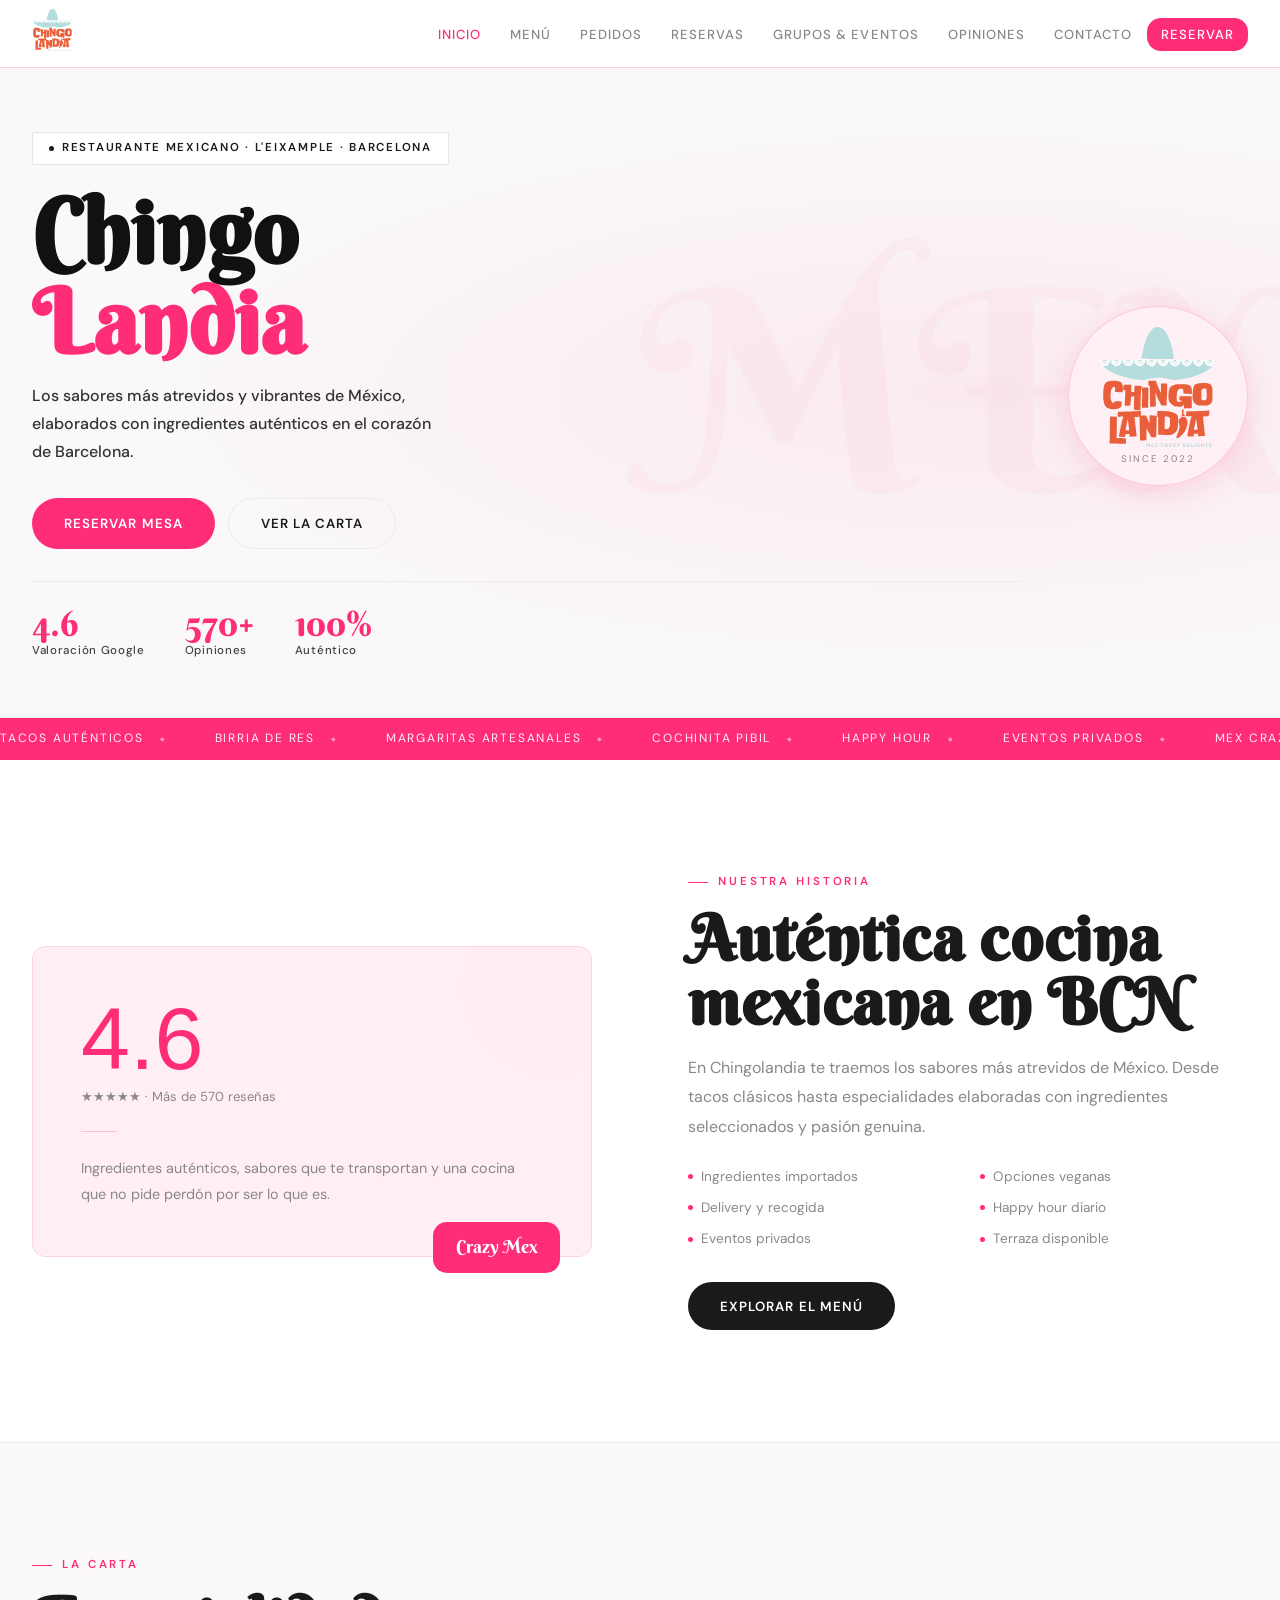
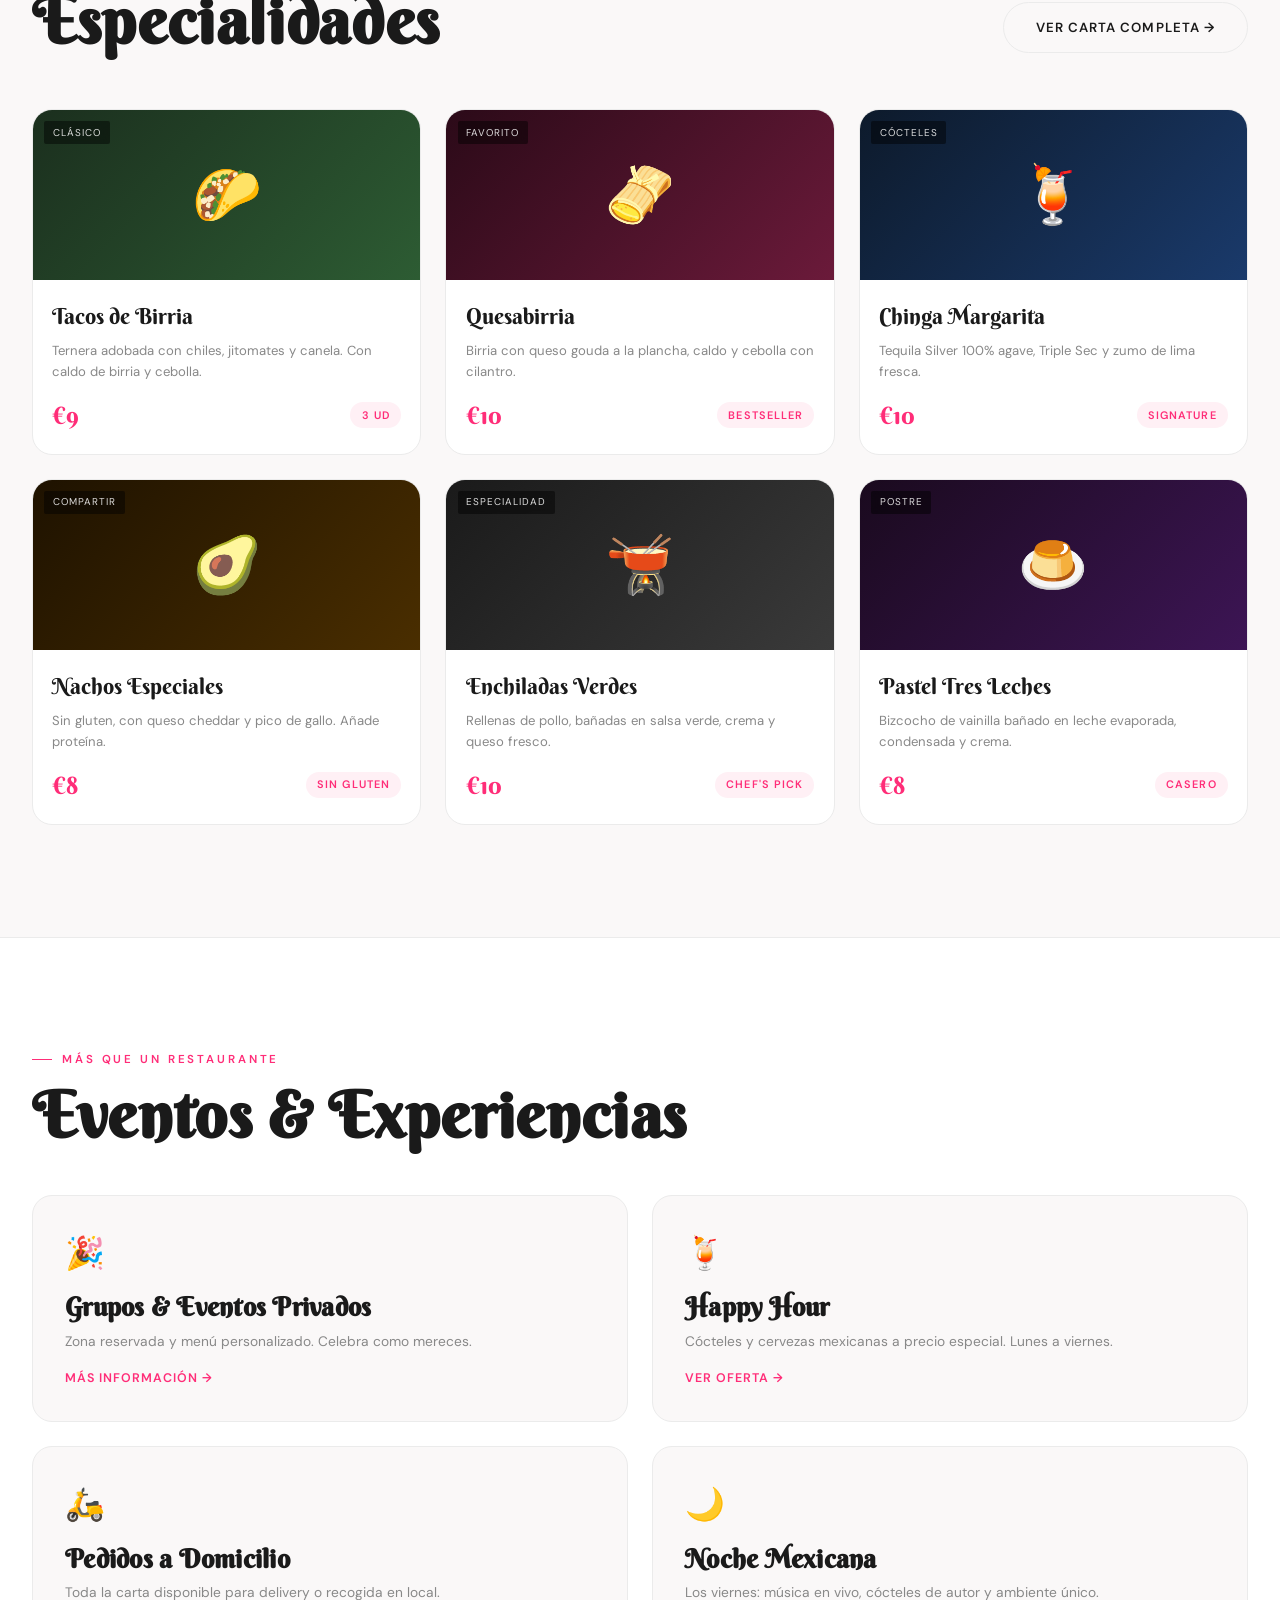
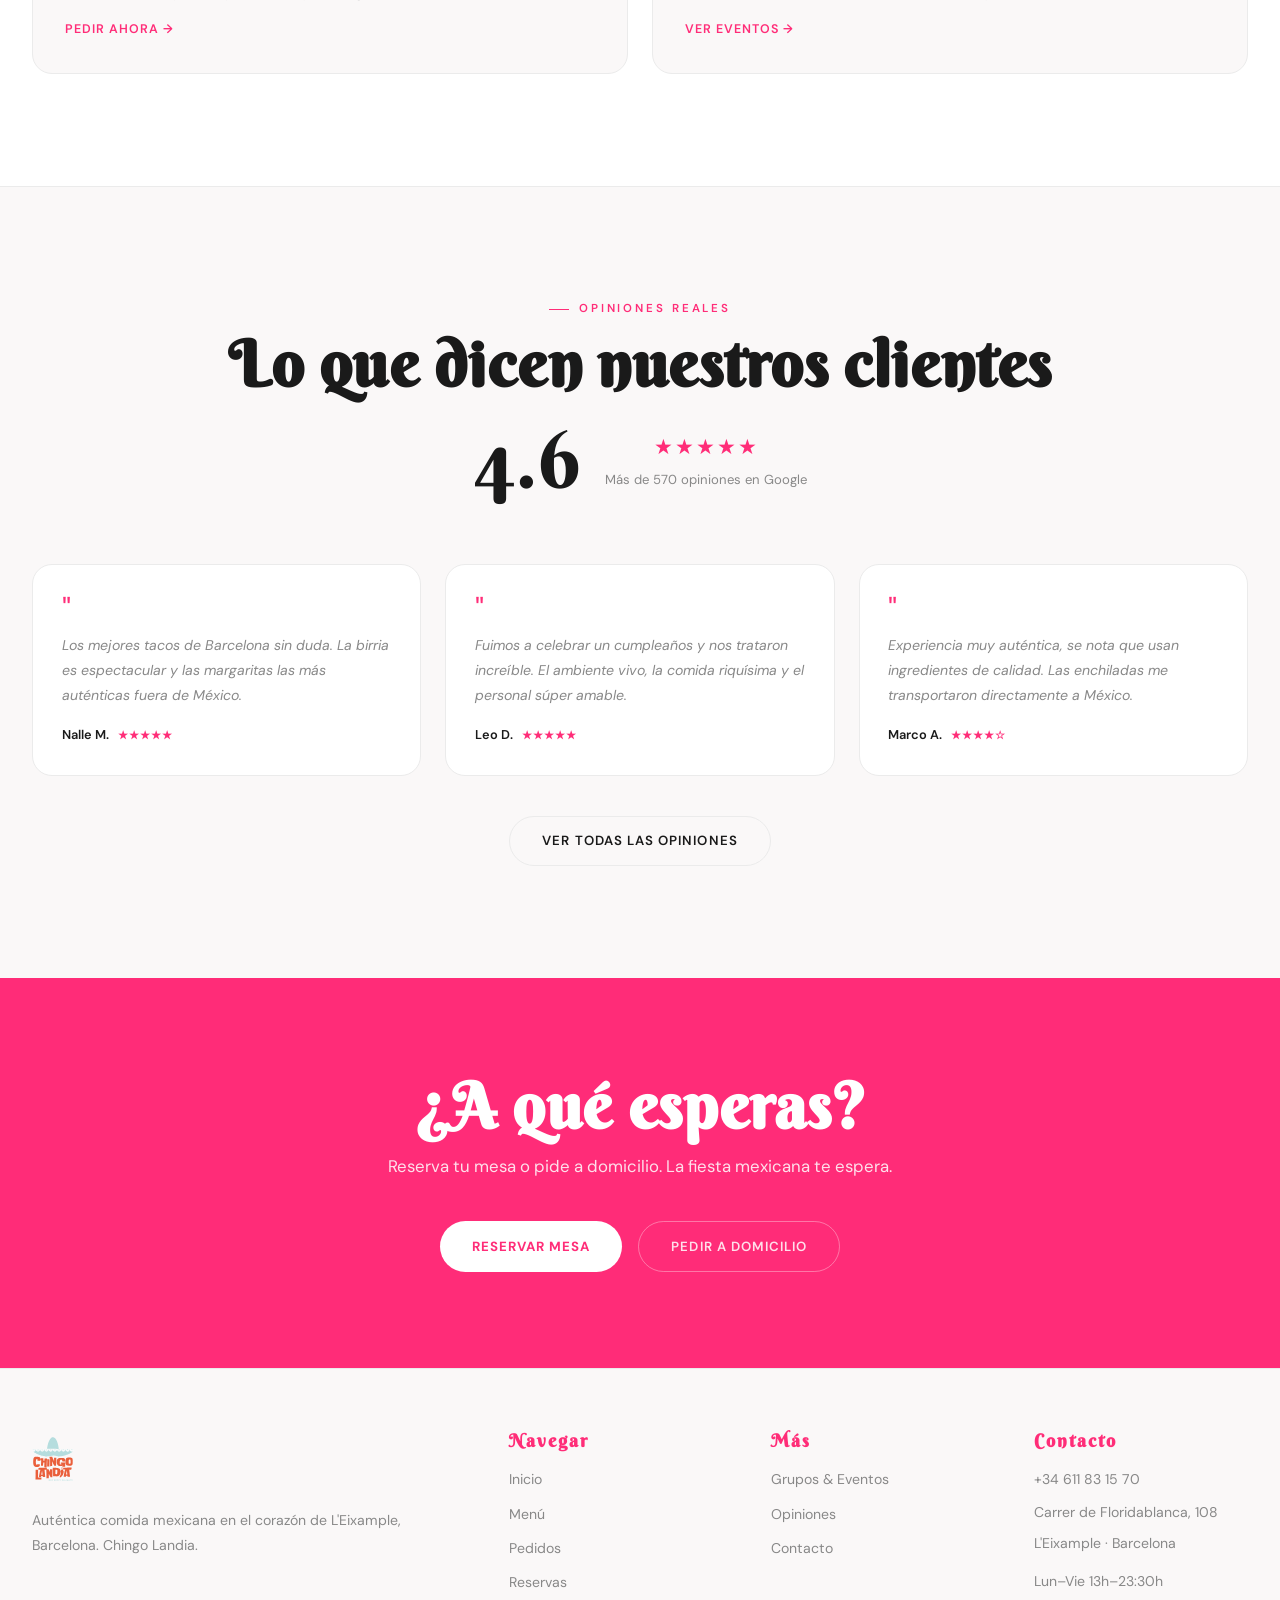
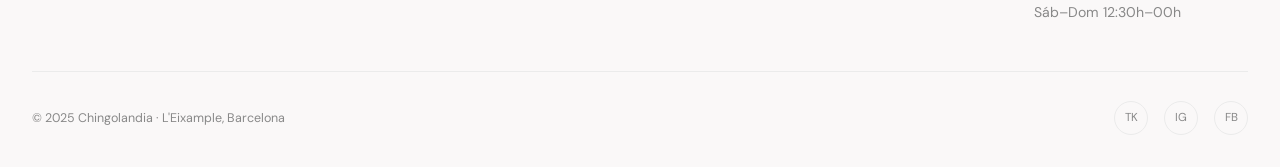
==== commit 844bf9ba: "Add files via upload" ====
--- a/index.html
+++ b/index.html
@@ -146,7 +146,7 @@
 .hero-title span { color: var(--rosa); text-shadow: none; }
 .hero-sub { font-size: 1rem; color: #333; max-width: 420px; margin-bottom: 2rem; line-height: 1.75; font-weight: 500; }
 .hero-btns { display: flex; gap: 0.8rem; flex-wrap: wrap; }
-.hero-stats { display: flex; gap: 2.5rem; margin-top: 2.5rem; padding-top: 2rem; border-top: 1px solid var(--borde); background: rgba(255,255,255,0.7); border-radius: 16px; padding: 1.2rem 1.8rem; margin-top: 2rem; backdrop-filter: blur(4px); }
+.hero-stats { display: flex; gap: 2.5rem; margin-top: 2rem; padding-top: 1.5rem; border-top: 1px solid var(--borde); }
 .stat-num { font-family: 'Berkshire Swash', cursive; font-size: 2.2rem; color: var(--rosa); line-height: 1; }
 .stat-label { font-size: 0.72rem; color: #444; letter-spacing: 0.06em; margin-top: 0.1rem; font-weight: 500; }
 .hero-right { flex-shrink: 0; }
@@ -292,7 +292,7 @@
     <div class="hero-inner">
       <div>
         <div class="hero-pill">Restaurante Mexicano · L'Eixample · Barcelona</div>
-        <h1 class="hero-title">Crazy <span>Mex</span><br>Delights</h1>
+        <h1 class="hero-title">Chingo<br><span>Landia</span></h1>
         <p class="hero-sub">Los sabores más atrevidos y vibrantes de México, elaborados con ingredientes auténticos en el corazón de Barcelona.</p>
         <div class="hero-btns">
           <a href="reservas.html" class="btn btn-primary">Reservar mesa</a>
